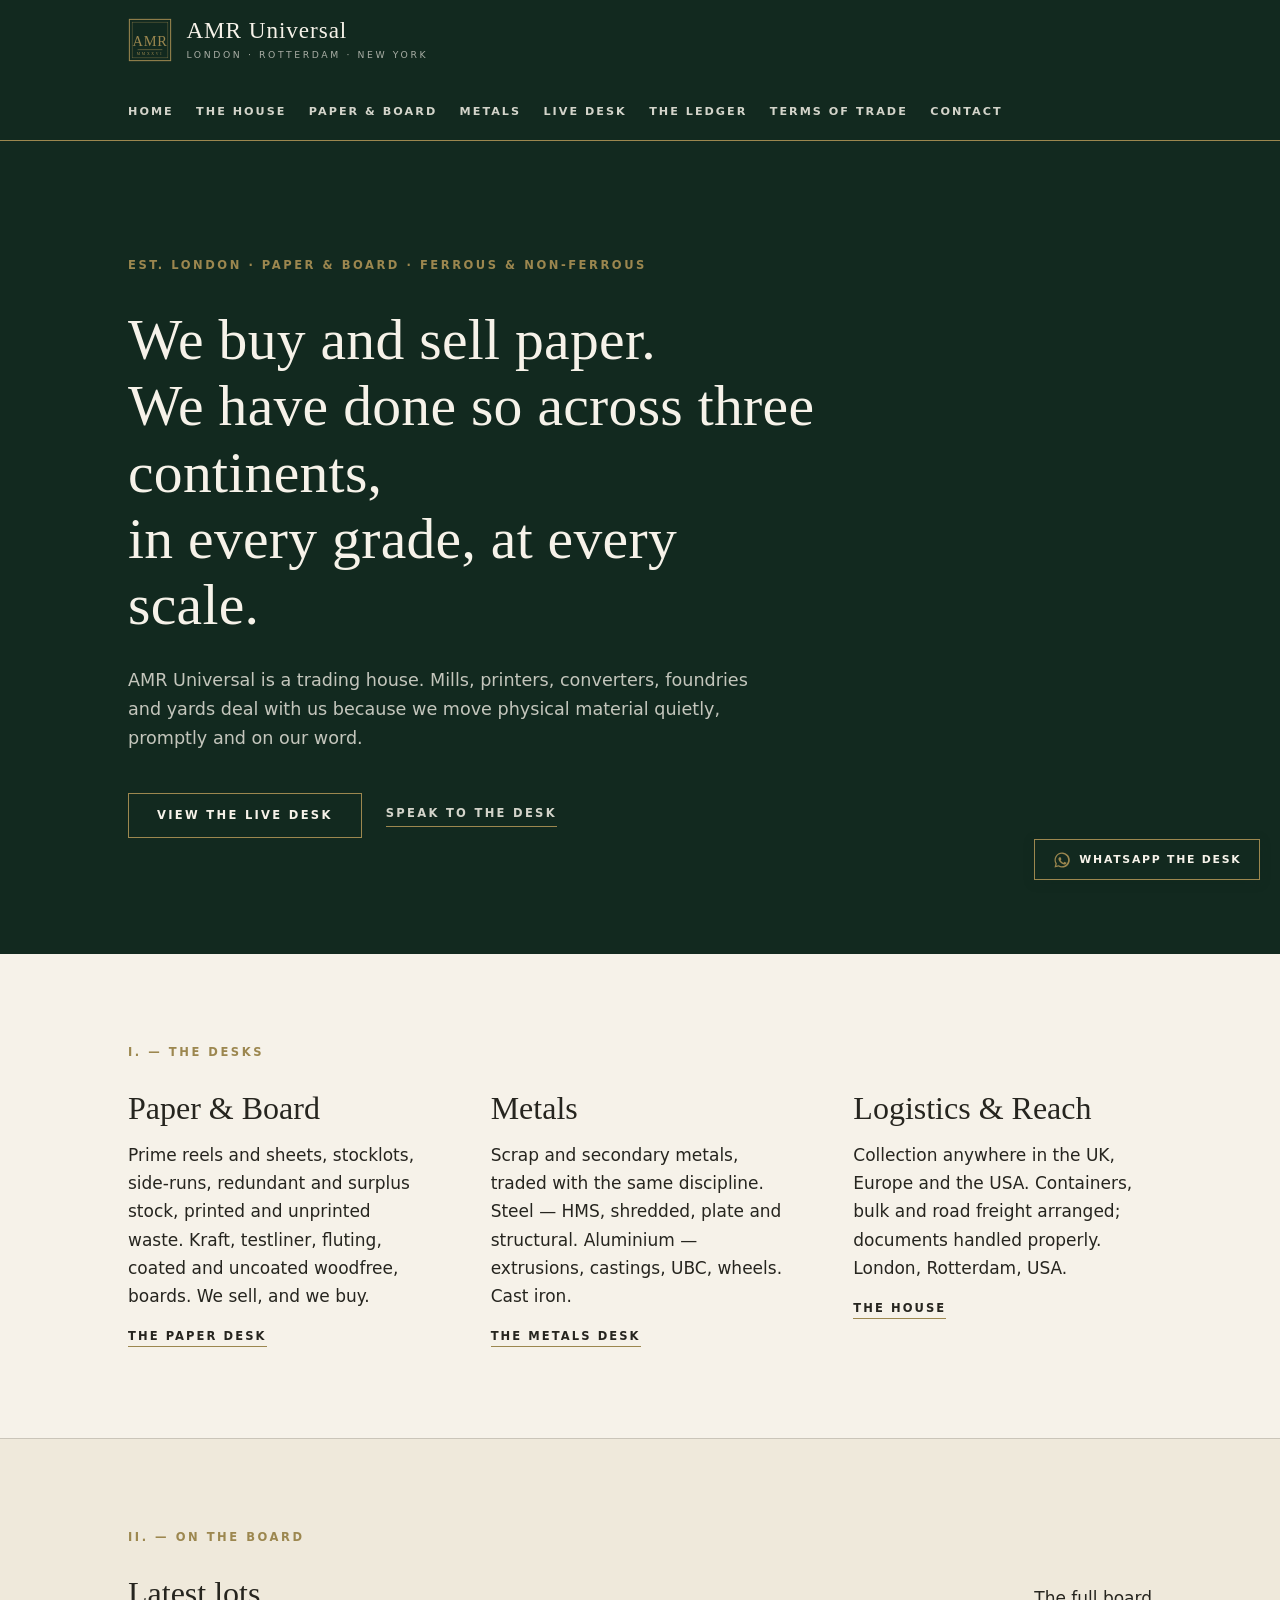
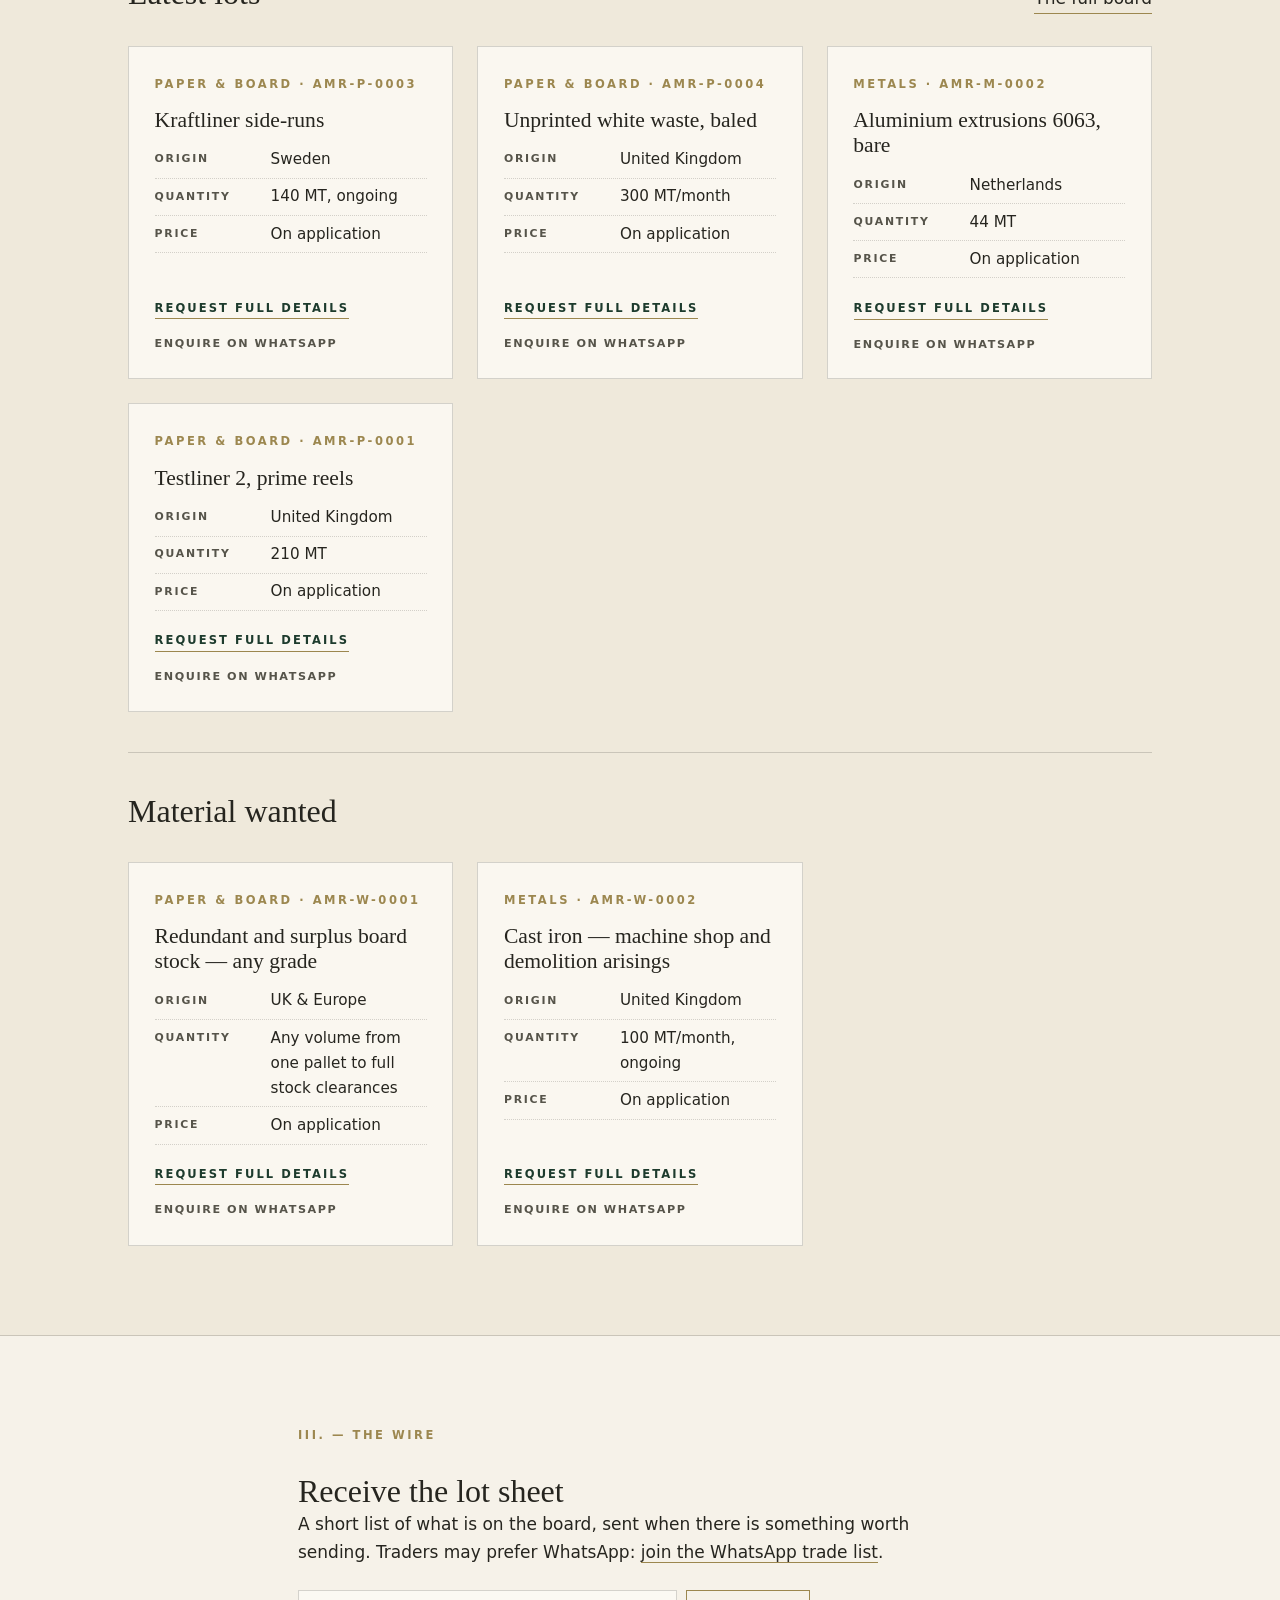
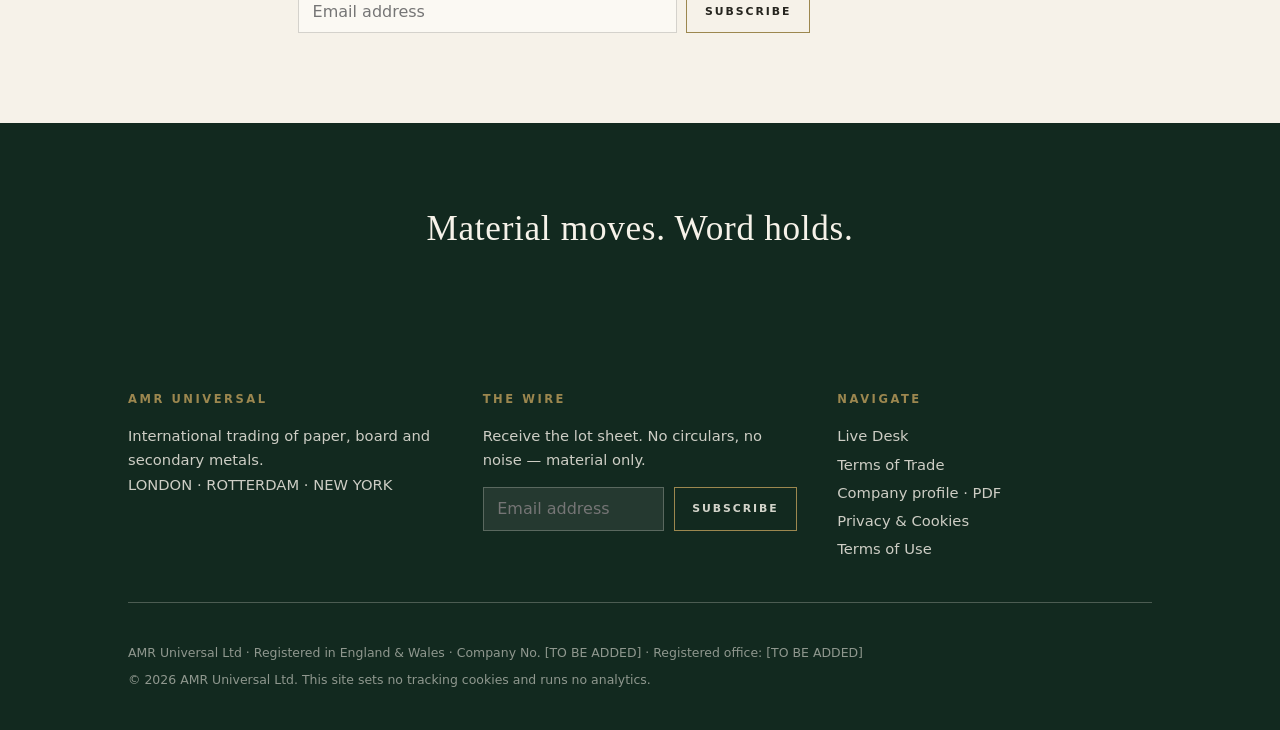
==== index.html @ c26463e2 "Initial commit" ====
<!DOCTYPE html>
<html lang="en-GB">
<head>
  <meta charset="utf-8">
  <meta name="viewport" content="width=device-width, initial-scale=1">
  <title>AMR Universal LTD · International Paper, Board &amp; Metals Trading</title>
  <meta name="description" content="AMR Universal LTD trades paper, board and secondary metals across the UK, Europe and North America. Prime reels, stocklots, kraft, testliner; scrap steel and aluminium. Buyers of redundant stock.">
  <link rel="canonical" href="https://amruniversal.co.uk/">
  <meta property="og:site_name" content="AMR Universal LTD">
  <meta property="og:title" content="AMR Universal LTD · International Paper, Board &amp; Metals Trading">
  <meta property="og:description" content="AMR Universal LTD trades paper, board and secondary metals across the UK, Europe and North America. Prime reels, stocklots, kraft, testliner; scrap steel and aluminium. Buyers of redundant stock.">
  <meta property="og:url" content="https://amruniversal.co.uk/">
  <meta property="og:type" content="website">
  <meta name="theme-color" content="#12291f">
  <link rel="icon" type="image/svg+xml" href="/img/favicon.svg">
  <link rel="stylesheet" href="/css/style.css?v=2">
  <script type="application/ld+json">
  {
    "@context": "https://schema.org",
    "@type": "Organization",
    "name": "AMR Universal Ltd",
    "url": "https://amruniversal.co.uk/",
    "logo": "https://amruniversal.co.uk/img/monogram.svg",
    "founder": { "@type": "Person", "name": "Nishant Makhija" },
    "description": "International trading of paper, board and secondary metals across the UK, Europe and North America.",
    "areaServed": ["GB", "EU", "US", "CA"],
    "knowsAbout": ["paper stocklots", "testliner", "kraftliner", "paper board trading", "scrap steel", "aluminium scrap", "cast iron"]
  }
  </script>
</head>
<body data-static-site="true" data-whatsapp="447751700211" data-email="desk@amruniversal.example">
<a class="skip" href="#main">Skip to content</a>
<header class="masthead">
  <div class="masthead-inner">
    <a class="wordmark" href="/" aria-label="AMR Universal — home">
      <svg class="monogram" viewBox="0 0 64 64" aria-hidden="true"><use href="/img/monogram.svg#amr"></use></svg>
      <span class="wordmark-text">
        <span class="wordmark-name">AMR&nbsp;Universal</span>
        <span class="wordmark-sub">LONDON · ROTTERDAM · NEW YORK</span>
      </span>
    </a>
    <nav class="nav" aria-label="Primary">
      <button class="nav-toggle" aria-expanded="false" aria-controls="nav-list">Menu</button>
      <ul id="nav-list">
        <li><a href="/" aria-current=&#34;page&#34;>Home</a></li>
        <li><a href="/the-house" >The House</a></li>
        <li><a href="/paper-and-board" >Paper &amp; Board</a></li>
        <li><a href="/metals" >Metals</a></li>
        <li><a href="/live-desk" >Live Desk</a></li>
        <li><a href="/ledger" >The Ledger</a></li>
        <li><a href="/terms-of-trade" >Terms of Trade</a></li>
        <li><a href="/contact" >Contact</a></li>
      </ul>
    </nav>
  </div>
</header>
<main id="main">


<section class="hero">
  <div class="hero-inner">
    <p class="smallcaps hero-kicker">Est. London · Paper &amp; Board · Ferrous &amp; Non-Ferrous</p>
    <h1 class="hero-title">We buy and sell paper.<br>We have done so across three continents,<br>in every grade, at every scale.</h1>
    <p class="hero-sub">AMR Universal is a trading house. Mills, printers, converters, foundries and yards deal with us because we move physical material quietly, promptly and on our word.</p>
    <div class="hero-cta">
      <a class="btn" href="/live-desk">View the live desk</a>
      <a class="btn-plain" href="/contact">Speak to the desk</a>
    </div>
  </div>
</section>

<section class="section">
  <div class="section-inner">
    <p class="section-no smallcaps">I. — The Desks</p>
    <div class="pillars">
      <div class="pillar">
        <h2 class="pillar-title">Paper &amp; Board</h2>
        <p>Prime reels and sheets, stocklots, side-runs, redundant and surplus stock, printed and unprinted waste. Kraft, testliner, fluting, coated and uncoated woodfree, boards. We sell, and we buy.</p>
        <a class="quiet-link" href="/paper-and-board">The paper desk</a>
      </div>
      <div class="pillar">
        <h2 class="pillar-title">Metals</h2>
        <p>Scrap and secondary metals, traded with the same discipline. Steel — HMS, shredded, plate and structural. Aluminium — extrusions, castings, UBC, wheels. Cast iron.</p>
        <a class="quiet-link" href="/metals">The metals desk</a>
      </div>
      <div class="pillar">
        <h2 class="pillar-title">Logistics &amp; Reach</h2>
        <p>Collection anywhere in the UK, Europe and the USA. Containers, bulk and road freight arranged; documents handled properly. London, Rotterdam, USA.</p>
        <a class="quiet-link" href="/the-house">The house</a>
      </div>
    </div>
  </div>
</section>

<section class="section section-tinted">
  <div class="section-inner">
    <p class="section-no smallcaps">II. — On the Board</p>
    <div class="board-strip">
      <div class="board-strip-head">
        <h2>Latest lots</h2>
        <a class="quiet-link" href="/live-desk">The full board</a>
      </div>
      
      <div class="lot-grid">
        <article class="lot-card" id="AMR-P-0003" data-lot="AMR-P-0003">
  
  <p class="lot-meta smallcaps">Paper &amp; Board · AMR-P-0003</p>
  <h3 class="lot-title">Kraftliner side-runs</h3>
  <dl class="lot-facts">
    <div><dt>Origin</dt><dd>Sweden</dd></div>
    <div><dt>Quantity</dt><dd>140 MT, ongoing</dd></div>
    <div><dt>Price</dt><dd>On application</dd></div>
  </dl>
  <div class="lot-actions">
    <button class="btn-quiet" data-reveal="AMR-P-0003">Request full details</button>
    <a class="lot-wa" href="https://wa.me/447751700211?text=Regarding%20lot%20AMR-P-0003%20%E2%80%94%20Kraftliner%20side-runs" target="_blank" rel="noopener">Enquire on WhatsApp</a>
  </div>
</article>
<article class="lot-card" id="AMR-P-0004" data-lot="AMR-P-0004">
  
  <p class="lot-meta smallcaps">Paper &amp; Board · AMR-P-0004</p>
  <h3 class="lot-title">Unprinted white waste, baled</h3>
  <dl class="lot-facts">
    <div><dt>Origin</dt><dd>United Kingdom</dd></div>
    <div><dt>Quantity</dt><dd>300 MT/month</dd></div>
    <div><dt>Price</dt><dd>On application</dd></div>
  </dl>
  <div class="lot-actions">
    <button class="btn-quiet" data-reveal="AMR-P-0004">Request full details</button>
    <a class="lot-wa" href="https://wa.me/447751700211?text=Regarding%20lot%20AMR-P-0004%20%E2%80%94%20Unprinted%20white%20waste%2C%20baled" target="_blank" rel="noopener">Enquire on WhatsApp</a>
  </div>
</article>
<article class="lot-card" id="AMR-M-0002" data-lot="AMR-M-0002">
  
  <p class="lot-meta smallcaps">Metals · AMR-M-0002</p>
  <h3 class="lot-title">Aluminium extrusions 6063, bare</h3>
  <dl class="lot-facts">
    <div><dt>Origin</dt><dd>Netherlands</dd></div>
    <div><dt>Quantity</dt><dd>44 MT</dd></div>
    <div><dt>Price</dt><dd>On application</dd></div>
  </dl>
  <div class="lot-actions">
    <button class="btn-quiet" data-reveal="AMR-M-0002">Request full details</button>
    <a class="lot-wa" href="https://wa.me/447751700211?text=Regarding%20lot%20AMR-M-0002%20%E2%80%94%20Aluminium%20extrusions%206063%2C%20bare" target="_blank" rel="noopener">Enquire on WhatsApp</a>
  </div>
</article>
<article class="lot-card" id="AMR-P-0001" data-lot="AMR-P-0001">
  
  <p class="lot-meta smallcaps">Paper &amp; Board · AMR-P-0001</p>
  <h3 class="lot-title">Testliner 2, prime reels</h3>
  <dl class="lot-facts">
    <div><dt>Origin</dt><dd>United Kingdom</dd></div>
    <div><dt>Quantity</dt><dd>210 MT</dd></div>
    <div><dt>Price</dt><dd>On application</dd></div>
  </dl>
  <div class="lot-actions">
    <button class="btn-quiet" data-reveal="AMR-P-0001">Request full details</button>
    <a class="lot-wa" href="https://wa.me/447751700211?text=Regarding%20lot%20AMR-P-0001%20%E2%80%94%20Testliner%202%2C%20prime%20reels" target="_blank" rel="noopener">Enquire on WhatsApp</a>
  </div>
</article>

      </div>
      
    </div>
    
    <hr class="rule">
    <div class="board-strip">
      <div class="board-strip-head">
        <h2>Material wanted</h2>
      </div>
      <div class="lot-grid">
        <article class="lot-card" id="AMR-W-0001" data-lot="AMR-W-0001">
  
  <p class="lot-meta smallcaps">Paper &amp; Board · AMR-W-0001</p>
  <h3 class="lot-title">Redundant and surplus board stock — any grade</h3>
  <dl class="lot-facts">
    <div><dt>Origin</dt><dd>UK &amp; Europe</dd></div>
    <div><dt>Quantity</dt><dd>Any volume from one pallet to full stock clearances</dd></div>
    <div><dt>Price</dt><dd>On application</dd></div>
  </dl>
  <div class="lot-actions">
    <button class="btn-quiet" data-reveal="AMR-W-0001">Request full details</button>
    <a class="lot-wa" href="https://wa.me/447751700211?text=Regarding%20lot%20AMR-W-0001%20%E2%80%94%20Redundant%20and%20surplus%20board%20stock%20%E2%80%94%20any%20grade" target="_blank" rel="noopener">Enquire on WhatsApp</a>
  </div>
</article>
<article class="lot-card" id="AMR-W-0002" data-lot="AMR-W-0002">
  
  <p class="lot-meta smallcaps">Metals · AMR-W-0002</p>
  <h3 class="lot-title">Cast iron — machine shop and demolition arisings</h3>
  <dl class="lot-facts">
    <div><dt>Origin</dt><dd>United Kingdom</dd></div>
    <div><dt>Quantity</dt><dd>100 MT/month, ongoing</dd></div>
    <div><dt>Price</dt><dd>On application</dd></div>
  </dl>
  <div class="lot-actions">
    <button class="btn-quiet" data-reveal="AMR-W-0002">Request full details</button>
    <a class="lot-wa" href="https://wa.me/447751700211?text=Regarding%20lot%20AMR-W-0002%20%E2%80%94%20Cast%20iron%20%E2%80%94%20machine%20shop%20and%20demolition%20arisings" target="_blank" rel="noopener">Enquire on WhatsApp</a>
  </div>
</article>

      </div>
    </div>
    
  </div>
</section>

<section class="section">
  <div class="section-inner narrow">
    <p class="section-no smallcaps">III. — The Wire</p>
    <h2>Receive the lot sheet</h2>
    <p>A short list of what is on the board, sent when there is something worth sending. Traders may prefer WhatsApp:
      <a class="quiet-link" href="https://wa.me/447751700211?text=Please%20add%20me%20to%20the%20AMR%20lot%20sheet" target="_blank" rel="noopener">join the WhatsApp trade list</a>.
    </p>
    <form class="wire-form wire-form-wide" data-wire-form action="/api/subscribe" method="post">
      <input type="email" name="email" required placeholder="Email address" aria-label="Email address">
      <input type="text" name="website" class="hp" tabindex="-1" autocomplete="off" aria-hidden="true">
      <button type="submit" class="btn">Subscribe</button>
    </form>
    <p class="wire-confirm" data-wire-confirm hidden>Noted. You are on the list.</p>
  </div>
</section>

<section class="closing">
  <div class="section-inner narrow">
    <p class="closing-line">Material moves. Word holds.</p>
  </div>
</section>

</main>
<footer class="colophon">
  <div class="colophon-inner">
    <div class="colophon-grid">
      <div>
        <p class="smallcaps">AMR Universal</p>
        <p class="colophon-note">International trading of paper, board and secondary metals.<br>LONDON · ROTTERDAM · NEW YORK</p>
      </div>
      <div>
        <p class="smallcaps">The Wire</p>
        <p class="colophon-note">Receive the lot sheet. No circulars, no noise — material only.</p>
        <form class="wire-form" data-wire-form action="/api/subscribe" method="post">
          <input type="email" name="email" required placeholder="Email address" aria-label="Email address">
          <input type="text" name="website" class="hp" tabindex="-1" autocomplete="off" aria-hidden="true">
          <button type="submit">Subscribe</button>
        </form>
        <p class="wire-confirm" data-wire-confirm hidden>Noted. You are on the list.</p>
      </div>
      <div>
        <p class="smallcaps">Navigate</p>
        <ul class="colophon-links">
          <li><a href="/live-desk">Live Desk</a></li>
          <li><a href="/terms-of-trade">Terms of Trade</a></li>
          <li><a href="/downloads/amr-universal-profile.pdf">Company profile · PDF</a></li>
          <li><a href="/privacy">Privacy &amp; Cookies</a></li>
          <li><a href="/terms-of-use">Terms of Use</a></li>
        </ul>
      </div>
    </div>
    <hr class="rule">
    <p class="statutory">AMR Universal Ltd · Registered in England &amp; Wales · Company No. [TO BE ADDED] · Registered office: [TO BE ADDED]</p>
    <p class="statutory">© 2026 AMR Universal Ltd. This site sets no tracking cookies and runs no analytics.</p>
  </div>
</footer>
<a class="wa-float" href="https://wa.me/447751700211?text=Enquiry%20for%20the%20AMR%20desk%3A%20" target="_blank" rel="noopener" aria-label="WhatsApp the desk">
  <svg viewBox="0 0 24 24" aria-hidden="true" fill="currentColor"><path d="M12 2a10 10 0 0 0-8.7 14.9L2 22l5.3-1.4A10 10 0 1 0 12 2zm0 1.8a8.2 8.2 0 1 1-4.2 15.3l-.3-.2-3.1.8.8-3-.2-.3A8.2 8.2 0 0 1 12 3.8zm-3.1 4.5c-.2 0-.5.1-.7.4-.2.3-.9.9-.9 2.1 0 1.2.9 2.4 1 2.6.1.2 1.8 2.9 4.5 3.9 2.2.9 2.7.7 3.2.7.5-.1 1.5-.6 1.7-1.2.2-.6.2-1.1.2-1.2-.1-.1-.2-.2-.5-.3l-1.7-.8c-.2-.1-.4-.1-.6.1l-.8 1c-.1.2-.3.2-.5.1-.3-.1-1.1-.4-2.1-1.3-.8-.7-1.3-1.5-1.4-1.8-.1-.2 0-.4.1-.5l.4-.5c.1-.2.2-.3.3-.5.1-.2 0-.4 0-.5l-.8-1.9c-.2-.4-.4-.4-.6-.4h-.5z"/></svg>
  <span>WhatsApp the desk</span>
</a>
<script src="/js/site.js" defer></script>
</body>
</html>
---- css/style.css ----
/* ===========================================================================
   AMR Universal — house style.
   Old money, heritage, private-bank understatement. Ivory grounds, racing
   green, charcoal text, a restrained brass accent. Hairline rules, generous
   whitespace, letterspaced small caps. No gradients. Almost no motion.
   =========================================================================== */

:root {
  --ivory: #f6f2e9;
  --ivory-deep: #efe9db;
  --green: #12291f;
  --green-soft: #1d3b2d;
  --charcoal: #26251f;
  --ink-soft: #56544a;
  --brass: #9c874f;
  --hairline: rgba(38, 37, 31, 0.18);
  --hairline-light: rgba(246, 242, 233, 0.25);

  --serif: "Cormorant Garamond", "Palatino Linotype", "Book Antiqua", Palatino, Georgia, "Times New Roman", serif;
  --sans: "Inter", "IBM Plex Sans", "Segoe UI", system-ui, -apple-system, Arial, sans-serif;

  --measure: 62ch;
  --gutter: clamp(1.25rem, 4vw, 3rem);
}

* { box-sizing: border-box; margin: 0; padding: 0; }

html { scroll-behavior: smooth; }
@media (prefers-reduced-motion: reduce) { html { scroll-behavior: auto; } }

body {
  font-family: var(--sans);
  font-size: 1.0625rem;
  line-height: 1.65;
  color: var(--charcoal);
  background: var(--ivory);
  -webkit-font-smoothing: antialiased;
}

h1, h2, h3, .hero-title { font-family: var(--serif); font-weight: 500; line-height: 1.15; color: var(--charcoal); }
h1 { font-size: clamp(2rem, 4.5vw, 3.4rem); letter-spacing: 0.005em; }
h2 { font-size: clamp(1.5rem, 2.6vw, 2rem); }
h3 { font-size: 1.3rem; }

p + p { margin-top: 1em; }

a { color: inherit; }

img { max-width: 100%; height: auto; }

.skip {
  position: absolute; left: -999px; top: 0; background: var(--green); color: var(--ivory);
  padding: 0.5rem 1rem; z-index: 100;
}
.skip:focus { left: 0; }

/* ---- Small caps discipline ---- */
.smallcaps {
  font-family: var(--sans);
  font-size: 0.72rem;
  font-weight: 600;
  letter-spacing: 0.22em;
  text-transform: uppercase;
  color: var(--ink-soft);
}

.section-no { margin-bottom: 1.75rem; color: var(--brass); }

/* ---- Rules ---- */
.rule { border: 0; border-top: 1px solid var(--hairline); margin: 2.5rem 0; }
.rule-wide { max-width: min(1120px, calc(100% - 2 * var(--gutter))); margin: 0 auto; }

/* ---- Masthead ---- */
.masthead {
  background: var(--green);
  color: var(--ivory);
  border-bottom: 1px solid var(--brass);
}
.masthead-inner {
  max-width: 1120px; margin: 0 auto; padding: 1.1rem var(--gutter);
  display: flex; align-items: center; justify-content: space-between; gap: 2rem; flex-wrap: wrap;
}
.wordmark { display: flex; align-items: center; gap: 0.9rem; text-decoration: none; color: var(--ivory); }
.monogram { width: 44px; height: 44px; flex: none; }
.wordmark-name { font-family: var(--serif); font-size: 1.45rem; letter-spacing: 0.04em; display: block; line-height: 1.1; }
.wordmark-sub {
  display: block; font-size: 0.58rem; letter-spacing: 0.28em; text-transform: uppercase;
  color: rgba(246, 242, 233, 0.66); margin-top: 0.25rem;
}

.nav ul { list-style: none; display: flex; gap: 1.4rem; flex-wrap: wrap; }
.nav a {
  font-size: 0.7rem; font-weight: 600; letter-spacing: 0.18em; text-transform: uppercase;
  color: rgba(246, 242, 233, 0.85); text-decoration: none; padding: 0.35rem 0;
  border-bottom: 1px solid transparent; transition: color 0.4s, border-color 0.4s;
}
.nav a:hover, .nav a[aria-current="page"] { color: var(--ivory); border-bottom-color: var(--brass); }
.nav-toggle { display: none; }

@media (max-width: 860px) {
  .nav { width: 100%; }
  .nav-toggle {
    display: inline-block; background: none; border: 1px solid var(--hairline-light);
    color: var(--ivory); font-size: 0.7rem; letter-spacing: 0.18em; text-transform: uppercase;
    padding: 0.45rem 1rem; cursor: pointer;
  }
  .nav ul { display: none; flex-direction: column; gap: 0; padding: 0.75rem 0; }
  .nav.open ul { display: flex; }
  .nav a { display: block; padding: 0.55rem 0; }
}

/* ---- Sections ---- */
.section { padding: clamp(3.5rem, 7vw, 6rem) 0; }
.section-inner { max-width: 1120px; margin: 0 auto; padding: 0 var(--gutter); }
.section-inner.narrow { max-width: 780px; }
.section-tinted { background: var(--ivory-deep); border-top: 1px solid var(--hairline); border-bottom: 1px solid var(--hairline); }

.page-head { padding: clamp(3rem, 6vw, 5rem) 0 0; }
.page-head .section-inner { max-width: 1120px; }
.page-head h1 { max-width: 22ch; }

.lede { font-family: var(--serif); font-size: 1.35rem; line-height: 1.5; max-width: var(--measure); margin-top: 1.25rem; color: var(--ink-soft); }
.narrow-note { max-width: var(--measure); }
.quiet { color: var(--ink-soft); }

/* ---- Hero ---- */
.hero { background: var(--green); color: var(--ivory); padding: clamp(4rem, 9vw, 8rem) 0; }
.hero-inner { max-width: 1120px; margin: 0 auto; padding: 0 var(--gutter); }
.hero-kicker { color: var(--brass); margin-bottom: 2rem; }
.hero-title { font-size: clamp(2rem, 4.8vw, 3.6rem); color: var(--ivory); max-width: 24ch; }
.hero-sub { margin-top: 1.75rem; max-width: 56ch; color: rgba(246, 242, 233, 0.78); font-size: 1.1rem; }
.hero-cta { margin-top: 2.5rem; display: flex; gap: 1.5rem; flex-wrap: wrap; align-items: center; }

/* ---- Buttons & links ---- */
.btn {
  display: inline-block; background: transparent; color: inherit;
  border: 1px solid var(--brass); padding: 0.75rem 1.75rem;
  font-family: var(--sans); font-size: 0.72rem; font-weight: 600;
  letter-spacing: 0.2em; text-transform: uppercase; text-decoration: none;
  cursor: pointer; transition: background 0.4s, color 0.4s;
}
.hero .btn { color: var(--ivory); }
.btn:hover { background: var(--brass); color: var(--green); }
.btn-plain {
  font-size: 0.72rem; font-weight: 600; letter-spacing: 0.2em; text-transform: uppercase;
  text-decoration: none; border-bottom: 1px solid var(--brass); padding-bottom: 0.2rem;
}
.hero .btn-plain { color: rgba(246, 242, 233, 0.85); }
.quiet-link { color: inherit; text-decoration: none; border-bottom: 1px solid var(--brass); transition: color 0.4s; }
.quiet-link:hover { color: var(--brass); }
.btn-quiet {
  background: none; border: none; cursor: pointer; font-family: var(--sans);
  font-size: 0.72rem; font-weight: 600; letter-spacing: 0.18em; text-transform: uppercase;
  color: var(--green-soft); border-bottom: 1px solid var(--brass); padding: 0 0 0.2rem;
}
.btn-quiet:hover { color: var(--brass); }

/* ---- Pillars ---- */
.pillars { display: grid; grid-template-columns: repeat(auto-fit, minmax(260px, 1fr)); gap: 3rem 4rem; }
.pillar-title { margin-bottom: 0.9rem; }
.pillar .quiet-link { display: inline-block; margin-top: 1.1rem; font-size: 0.72rem; font-weight: 600; letter-spacing: 0.18em; text-transform: uppercase; }

/* ---- Board strips & lot cards ---- */
.board-strip-head { display: flex; align-items: baseline; justify-content: space-between; gap: 2rem; margin-bottom: 2rem; flex-wrap: wrap; }
.lot-grid { display: grid; grid-template-columns: repeat(auto-fill, minmax(280px, 1fr)); gap: 1.5rem; }

.lot-card {
  position: relative; background: var(--ivory); border: 1px solid var(--hairline);
  padding: 1.75rem 1.6rem 1.5rem; display: flex; flex-direction: column; gap: 0.9rem;
}
.section-tinted .lot-card, .desk-section .lot-card { background: #faf7f0; }
.lot-meta { color: var(--brass); }
.lot-title { font-size: 1.35rem; }
.lot-facts { display: grid; gap: 0.35rem; }
.lot-facts div { display: flex; gap: 0.75rem; border-bottom: 1px dotted var(--hairline); padding-bottom: 0.35rem; }
.lot-facts dt { flex: 0 0 6.5rem; font-size: 0.68rem; font-weight: 600; letter-spacing: 0.16em; text-transform: uppercase; color: var(--ink-soft); padding-top: 0.2rem; }
.lot-facts dd { font-size: 0.95rem; }
.lot-actions { margin-top: auto; display: flex; justify-content: space-between; align-items: baseline; gap: 1rem; flex-wrap: wrap; padding-top: 0.5rem; }
.lot-wa { font-size: 0.7rem; font-weight: 600; letter-spacing: 0.14em; text-transform: uppercase; color: var(--ink-soft); text-decoration: none; border-bottom: 1px solid transparent; }
.lot-wa:hover { border-bottom-color: var(--brass); color: var(--charcoal); }

.ribbon {
  position: absolute; top: 1rem; right: -0.5rem; background: var(--green);
  color: var(--ivory); font-size: 0.62rem; font-weight: 600; letter-spacing: 0.22em;
  text-transform: uppercase; padding: 0.3rem 0.9rem;
}

.empty-note { font-family: var(--serif); font-size: 1.2rem; color: var(--ink-soft); font-style: italic; padding: 2rem 0; }
.desk-updated { margin-top: 1.5rem; }

/* ---- Grade tables (broadsheet manner) ---- */
.grade-table { border-top: 1px solid var(--hairline); }
.grade-row { display: grid; grid-template-columns: minmax(180px, 260px) 1fr; border-bottom: 1px solid var(--hairline); }
.grade-cell { padding: 1.4rem 1rem 1.4rem 0; }
.grade-cell.head { font-family: var(--serif); font-size: 1.2rem; }
@media (max-width: 700px) { .grade-row { grid-template-columns: 1fr; } .grade-cell { padding: 0.9rem 0; } .grade-row .grade-cell:first-child { padding-bottom: 0.2rem; border-bottom: 0; } }

.two-col { display: grid; grid-template-columns: repeat(auto-fit, minmax(280px, 1fr)); gap: 3rem 5rem; }
.two-col h2 { margin-bottom: 1rem; }

/* ---- The House ---- */
.founders-note { border-left: 2px solid var(--brass); padding-left: 2rem; }
.founders-note p { font-family: var(--serif); font-size: 1.45rem; line-height: 1.5; }
.founders-note footer { margin-top: 1.25rem; font-size: 0.8rem; letter-spacing: 0.12em; text-transform: uppercase; color: var(--ink-soft); }

.geo-row { display: grid; grid-template-columns: repeat(auto-fit, minmax(220px, 1fr)); gap: 2.5rem 4rem; }
.geo-city { font-size: 1.4rem; margin-bottom: 0.5rem; }

.accreditation-row { display: grid; grid-template-columns: repeat(auto-fit, minmax(230px, 1fr)); gap: 1.5rem; margin-top: 2rem; }
.accreditation { border: 1px solid var(--hairline); padding: 1.5rem 1.4rem; background: #faf7f0; }
.accreditation h3 { font-size: 1.1rem; margin-bottom: 0.6rem; }
.accreditation p { font-size: 0.92rem; color: var(--ink-soft); }
.accreditation-status { margin-top: 1rem; font-size: 0.68rem !important; font-weight: 600; letter-spacing: 0.16em; text-transform: uppercase; color: var(--brass) !important; }
.accreditation-status.held { color: var(--green-soft) !important; }

/* ---- Ledger ---- */
.ledger-entry { padding: 2.25rem 0; border-bottom: 1px solid var(--hairline); }
.ledger-entry:first-of-type { border-top: 1px solid var(--hairline); }
.ledger-entry h2 { margin: 0.5rem 0 0.75rem; }
.ledger-entry h2 a { text-decoration: none; }
.ledger-entry h2 a:hover { color: var(--green-soft); }
.ledger-date { color: var(--brass); }
.ledger-entry .quiet-link { font-size: 0.72rem; font-weight: 600; letter-spacing: 0.18em; text-transform: uppercase; }

.ledger-body h2, .ledger-body h3 { margin: 2rem 0 0.75rem; }
.ledger-body ul, .ledger-body ol { margin: 1em 0 1em 1.4em; }

/* ---- Terms ---- */
.terms-body h2 { margin: 2.5rem 0 0.9rem; }
.terms-body h2:first-of-type { margin-top: 0; }
.terms-body h2 .section-no { display: inline; margin-right: 0.6rem; }
.terms-body ul { margin: 1em 0 1em 1.4em; }

/* ---- Forms ---- */
label { display: block; font-size: 0.72rem; font-weight: 600; letter-spacing: 0.16em; text-transform: uppercase; color: var(--ink-soft); margin-bottom: 1.1rem; }
input[type="text"], input[type="email"], textarea {
  display: block; width: 100%; margin-top: 0.4rem; padding: 0.7rem 0.85rem;
  font-family: var(--sans); font-size: 1rem; color: var(--charcoal);
  background: #fbf9f3; border: 1px solid var(--hairline); border-radius: 0;
}
input:focus, textarea:focus { outline: 1px solid var(--brass); outline-offset: 0; border-color: var(--brass); }
.hp { position: absolute !important; left: -9999px !important; height: 0; width: 0; opacity: 0; }
.form-error { color: #7c2d12; font-size: 0.9rem; margin-bottom: 1rem; }

.contact-grid { display: grid; grid-template-columns: minmax(260px, 380px) 1fr; gap: 4rem; }
@media (max-width: 860px) { .contact-grid { grid-template-columns: 1fr; } }
address { font-style: normal; margin: 0.75rem 0 1rem; }
.contact-details .btn-plain { margin-top: 0.5rem; display: inline-block; }
.contact-form { margin-top: 1.25rem; max-width: 40rem; }

.wire-form { display: flex; gap: 0.6rem; margin-top: 0.9rem; max-width: 26rem; }
.wire-form input[type="email"] { margin-top: 0; flex: 1; }
.wire-form button {
  font-family: var(--sans); font-size: 0.68rem; font-weight: 600; letter-spacing: 0.18em;
  text-transform: uppercase; background: none; border: 1px solid var(--brass);
  color: inherit; padding: 0 1.1rem; cursor: pointer;
}
.wire-form button:hover { background: var(--brass); color: var(--green); }
.wire-form-wide { max-width: 32rem; margin-top: 1.5rem; }
.wire-confirm { margin-top: 0.9rem; font-family: var(--serif); font-style: italic; color: var(--green-soft); }

/* ---- Reveal dialog ---- */
.reveal-dialog {
  width: min(92vw, 34rem); border: 1px solid var(--brass); background: var(--ivory);
  color: var(--charcoal); padding: 2.5rem 2.25rem;
}
.reveal-dialog::backdrop { background: rgba(18, 41, 31, 0.55); }
.reveal-close-form { text-align: right; margin: -1rem -0.75rem 0 0; }
.reveal-close { background: none; border: none; font-size: 1.5rem; cursor: pointer; color: var(--ink-soft); }
.reveal-title { margin: 0.4rem 0 1rem; }
.reveal-dialog form { margin-top: 1.25rem; }
.lot-facts-full { margin: 1rem 0; }
.reveal-dialog img { margin: 1rem 0; border: 1px solid var(--hairline); }

/* ---- Closing line ---- */
.closing { padding: clamp(3rem, 6vw, 5rem) 0; background: var(--green); }
.closing-line { font-family: var(--serif); font-size: clamp(1.5rem, 3vw, 2.2rem); color: var(--ivory); text-align: center; letter-spacing: 0.02em; }

/* ---- Colophon ---- */
.colophon { background: var(--green); color: rgba(246, 242, 233, 0.82); padding: 3.5rem 0 2.5rem; }
.colophon-inner { max-width: 1120px; margin: 0 auto; padding: 0 var(--gutter); }
.colophon-grid { display: grid; grid-template-columns: repeat(auto-fit, minmax(230px, 1fr)); gap: 2.5rem; }
.colophon .smallcaps { color: var(--brass); margin-bottom: 0.75rem; }
.colophon-note { font-size: 0.92rem; }
.colophon-links { list-style: none; }
.colophon-links a { font-size: 0.92rem; color: rgba(246, 242, 233, 0.82); text-decoration: none; border-bottom: 1px solid transparent; }
.colophon-links a:hover { border-bottom-color: var(--brass); }
.colophon .rule { border-top-color: var(--hairline-light); }
.colophon .wire-form input[type="email"] { background: rgba(246, 242, 233, 0.08); border-color: var(--hairline-light); color: var(--ivory); }
.colophon .wire-form button { color: rgba(246, 242, 233, 0.85); }
.statutory { font-size: 0.78rem; color: rgba(246, 242, 233, 0.55); margin-top: 0.4rem; }

/* ---- Floating WhatsApp button — discreet, house-styled ---- */
.wa-float {
  position: fixed; right: 1.25rem; bottom: 1.25rem; z-index: 50;
  display: flex; align-items: center; gap: 0.55rem;
  background: var(--green); color: var(--ivory);
  border: 1px solid var(--brass); padding: 0.65rem 1.1rem;
  text-decoration: none; font-size: 0.68rem; font-weight: 600;
  letter-spacing: 0.16em; text-transform: uppercase;
  box-shadow: 0 2px 10px rgba(18, 41, 31, 0.25);
  transition: background 0.4s, color 0.4s;
}
.wa-float svg { width: 18px; height: 18px; flex: none; color: var(--brass); transition: color 0.4s; }
.wa-float:hover { background: var(--brass); color: var(--green); }
.wa-float:hover svg { color: var(--green); }
@media (max-width: 600px) {
  .wa-float span { display: none; }
  .wa-float { padding: 0.75rem; border-radius: 50%; }
}

/* ---- Slow fades (the only motion) ---- */
@media (prefers-reduced-motion: no-preference) {
  .lot-card { animation: fade-in 0.8s ease both; }
  @keyframes fade-in { from { opacity: 0; } to { opacity: 1; } }
}

/* ===========================================================================
   Print — the Live Desk as a proper broadsheet lot sheet.
   =========================================================================== */
@media print {
  .masthead, .colophon, .nav, .lot-actions, .wire-form, .wire-confirm, .wa-float,
  .reveal-dialog, .section-tinted .wire-form, .hero-cta, .skip, .desk-section ~ .section-tinted { display: none !important; }
  body { background: #fff; color: #000; font-size: 10.5pt; }
  .section, .page-head { padding: 0.75cm 0; }
  .section-tinted { background: #fff; border: 0; }
  .lot-grid { display: block; }
  .lot-card { border: 0; border-bottom: 1px solid #000; padding: 0.4cm 0; page-break-inside: avoid; animation: none; }
  .page-head h1::after { content: " — Lot Sheet"; }
  .page-head .lede, .desk-updated { display: block; }
  a { text-decoration: none; color: #000; }
}
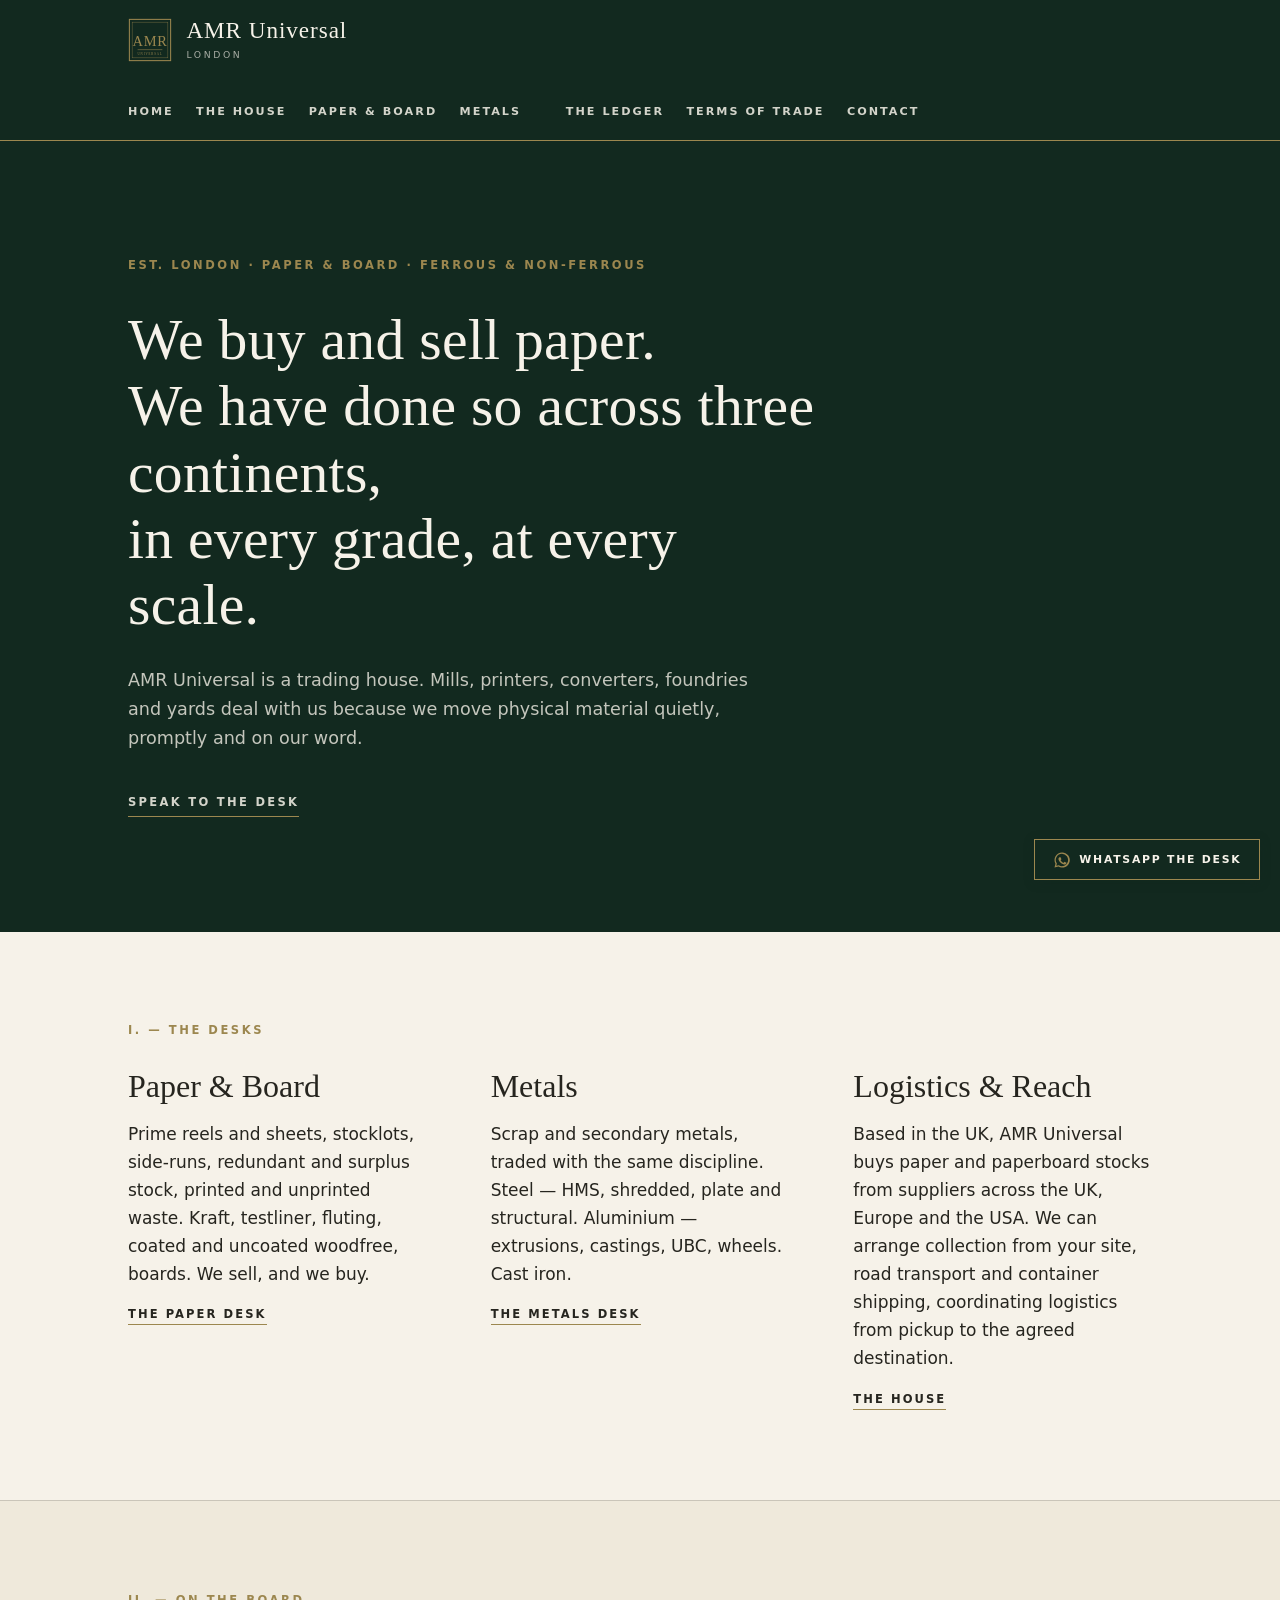
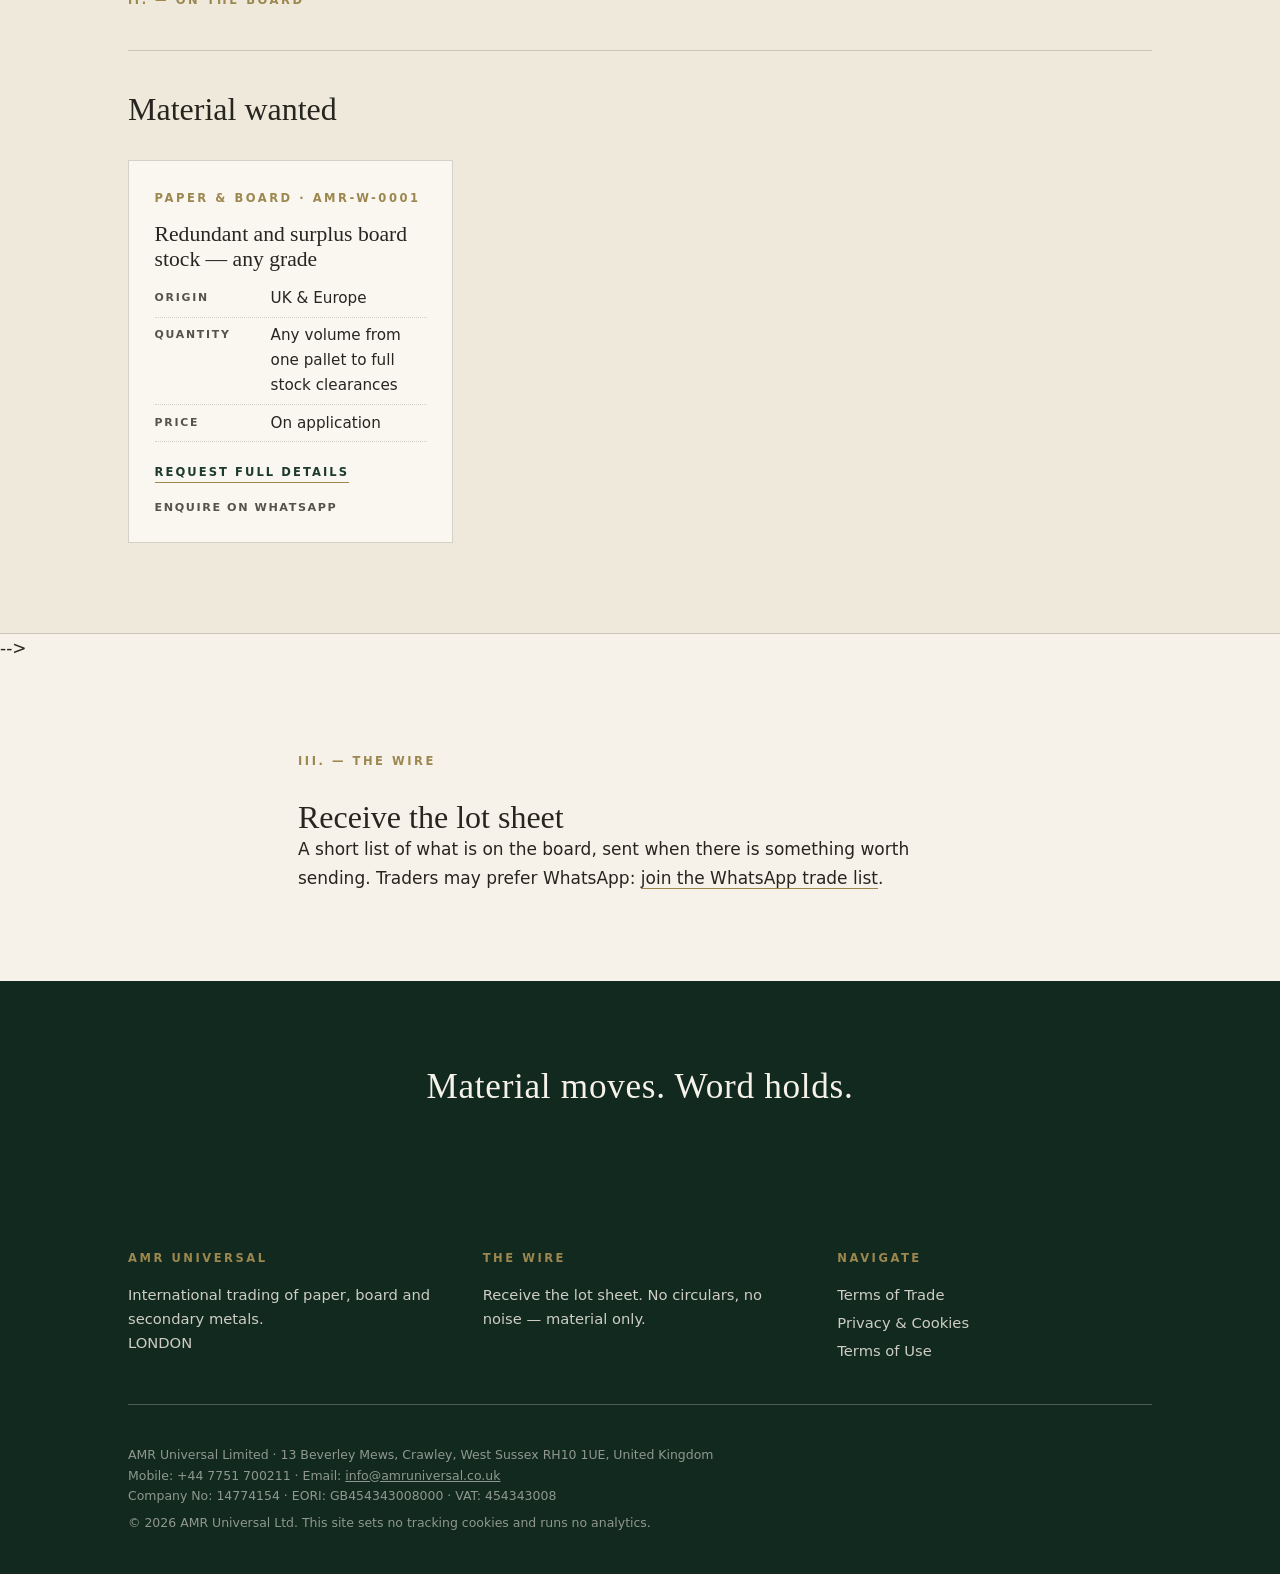
==== commit 83b52c6a: "Commiting changes" ====
--- a/index.html
+++ b/index.html
@@ -36,7 +36,7 @@
       <svg class="monogram" viewBox="0 0 64 64" aria-hidden="true"><use href="/img/monogram.svg#amr"></use></svg>
       <span class="wordmark-text">
         <span class="wordmark-name">AMR&nbsp;Universal</span>
-        <span class="wordmark-sub">LONDON · ROTTERDAM · NEW YORK</span>
+        <span class="wordmark-sub">LONDON</span>
       </span>
     </a>
     <nav class="nav" aria-label="Primary">
@@ -85,7 +85,7 @@
       </div>
       <div class="pillar">
         <h2 class="pillar-title">Logistics &amp; Reach</h2>
-        <p>Collection anywhere in the UK, Europe and the USA. Containers, bulk and road freight arranged; documents handled properly. London, Rotterdam, USA.</p>
+        <p>Based in the UK, AMR Universal buys paper and paperboard stocks from suppliers across the UK, Europe and the USA. We can arrange collection from your site, road transport and container shipping, coordinating logistics from pickup to the agreed destination.</p>
         <a class="quiet-link" href="/the-house">The house</a>
       </div>
     </div>
@@ -95,6 +95,7 @@
 <section class="section section-tinted">
   <div class="section-inner">
     <p class="section-no smallcaps">II. — On the Board</p>
+    <!--
     <div class="board-strip">
       <div class="board-strip-head">
         <h2>Latest lots</h2>
@@ -162,7 +163,7 @@
       </div>
       
     </div>
-    
+  -->
     <hr class="rule">
     <div class="board-strip">
       <div class="board-strip-head">
@@ -183,7 +184,7 @@
     <a class="lot-wa" href="https://wa.me/447751700211?text=Regarding%20lot%20AMR-W-0001%20%E2%80%94%20Redundant%20and%20surplus%20board%20stock%20%E2%80%94%20any%20grade" target="_blank" rel="noopener">Enquire on WhatsApp</a>
   </div>
 </article>
-<article class="lot-card" id="AMR-W-0002" data-lot="AMR-W-0002">
+<!-- <article class="lot-card" id="AMR-W-0002" data-lot="AMR-W-0002">
   
   <p class="lot-meta smallcaps">Metals · AMR-W-0002</p>
   <h3 class="lot-title">Cast iron — machine shop and demolition arisings</h3>
@@ -196,14 +197,14 @@
     <button class="btn-quiet" data-reveal="AMR-W-0002">Request full details</button>
     <a class="lot-wa" href="https://wa.me/447751700211?text=Regarding%20lot%20AMR-W-0002%20%E2%80%94%20Cast%20iron%20%E2%80%94%20machine%20shop%20and%20demolition%20arisings" target="_blank" rel="noopener">Enquire on WhatsApp</a>
   </div>
-</article>
+</article> -->
 
       </div>
     </div>
     
   </div>
 </section>
-
+ -->
 <section class="section">
   <div class="section-inner narrow">
     <p class="section-no smallcaps">III. — The Wire</p>
@@ -211,12 +212,12 @@
     <p>A short list of what is on the board, sent when there is something worth sending. Traders may prefer WhatsApp:
       <a class="quiet-link" href="https://wa.me/447751700211?text=Please%20add%20me%20to%20the%20AMR%20lot%20sheet" target="_blank" rel="noopener">join the WhatsApp trade list</a>.
     </p>
-    <form class="wire-form wire-form-wide" data-wire-form action="/api/subscribe" method="post">
+<!--     <form class="wire-form wire-form-wide" data-wire-form action="/api/subscribe" method="post">
       <input type="email" name="email" required placeholder="Email address" aria-label="Email address">
       <input type="text" name="website" class="hp" tabindex="-1" autocomplete="off" aria-hidden="true">
       <button type="submit" class="btn">Subscribe</button>
     </form>
-    <p class="wire-confirm" data-wire-confirm hidden>Noted. You are on the list.</p>
+    <p class="wire-confirm" data-wire-confirm hidden>Noted. You are on the list.</p> -->
   </div>
 </section>
 
@@ -232,31 +233,30 @@
     <div class="colophon-grid">
       <div>
         <p class="smallcaps">AMR Universal</p>
-        <p class="colophon-note">International trading of paper, board and secondary metals.<br>LONDON · ROTTERDAM · NEW YORK</p>
+        <p class="colophon-note">International trading of paper, board and secondary metals.<br>LONDON</p>
       </div>
       <div>
         <p class="smallcaps">The Wire</p>
         <p class="colophon-note">Receive the lot sheet. No circulars, no noise — material only.</p>
-        <form class="wire-form" data-wire-form action="/api/subscribe" method="post">
+        <!-- <form class="wire-form" data-wire-form action="/api/subscribe" method="post">
           <input type="email" name="email" required placeholder="Email address" aria-label="Email address">
           <input type="text" name="website" class="hp" tabindex="-1" autocomplete="off" aria-hidden="true">
           <button type="submit">Subscribe</button>
         </form>
-        <p class="wire-confirm" data-wire-confirm hidden>Noted. You are on the list.</p>
+        <p class="wire-confirm" data-wire-confirm hidden>Noted. You are on the list.</p> -->
       </div>
       <div>
         <p class="smallcaps">Navigate</p>
         <ul class="colophon-links">
           <li><a href="/live-desk">Live Desk</a></li>
           <li><a href="/terms-of-trade">Terms of Trade</a></li>
-          <li><a href="/downloads/amr-universal-profile.pdf">Company profile · PDF</a></li>
-          <li><a href="/privacy">Privacy &amp; Cookies</a></li>
+<li><a href="/privacy">Privacy &amp; Cookies</a></li>
           <li><a href="/terms-of-use">Terms of Use</a></li>
         </ul>
       </div>
     </div>
     <hr class="rule">
-    <p class="statutory">AMR Universal Ltd · Registered in England &amp; Wales · Company No. [TO BE ADDED] · Registered office: [TO BE ADDED]</p>
+    <p class="statutory">AMR Universal Limited · 13 Beverley Mews, Crawley, West Sussex RH10 1UE, United Kingdom<br>Mobile: +44 7751 700211 · Email: <a href="mailto:info@amruniversal.co.uk">info@amruniversal.co.uk</a><br>Company No: 14774154 · EORI: GB454343008000 · VAT: 454343008</p>
     <p class="statutory">© 2026 AMR Universal Ltd. This site sets no tracking cookies and runs no analytics.</p>
   </div>
 </footer>
@@ -267,4 +267,3 @@
 <script src="/js/site.js" defer></script>
 </body>
 </html>
-
--- a/css/style.css
+++ b/css/style.css
@@ -45,6 +45,16 @@
 p + p { margin-top: 1em; }
 
 a { color: inherit; }
+a[href="/downloads/amr-universal-profile.pdf"],
+a[href*="/downloads/amr-universal-profile.pdf"],
+a[href="/live-desk"],
+a[href*="/live-desk"] {
+  display: none !important;
+}
+.wire-form,
+.wire-confirm {
+  display: none !important;
+}
 
 img { max-width: 100%; height: auto; }
 
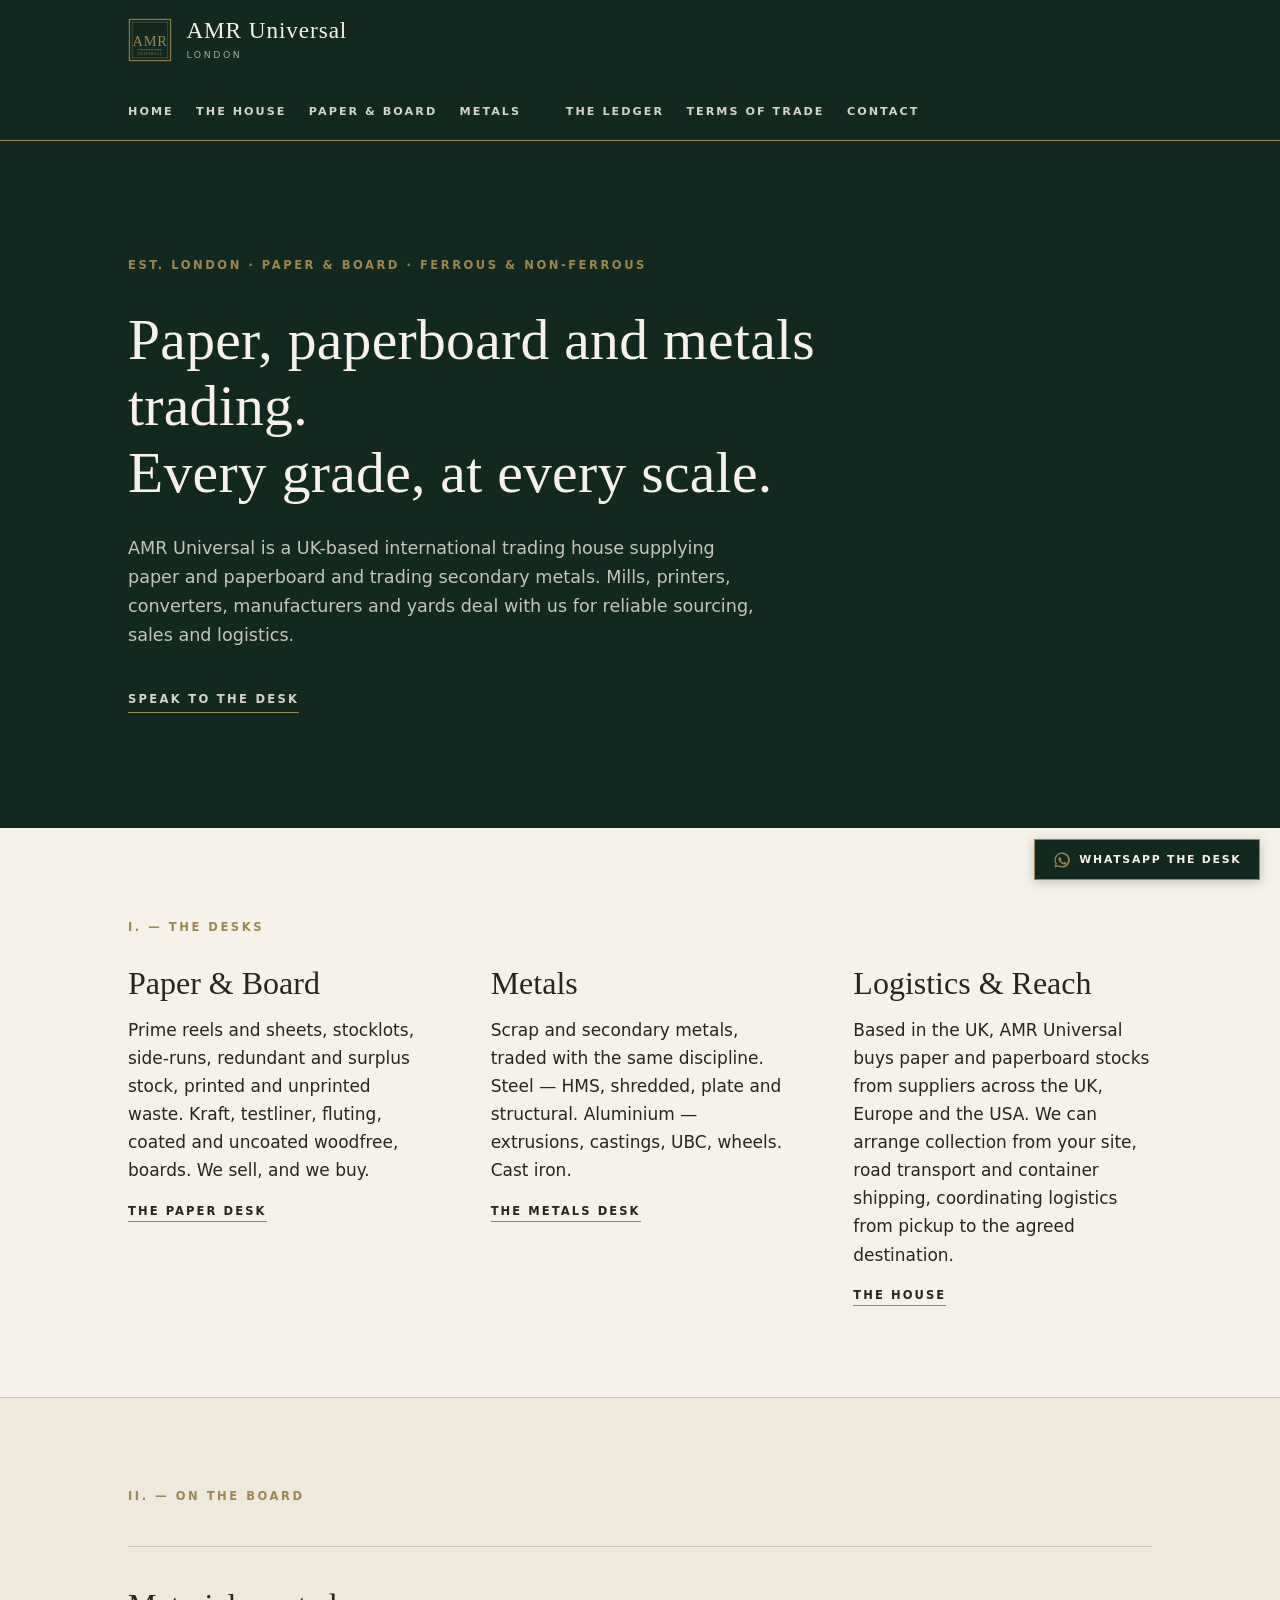
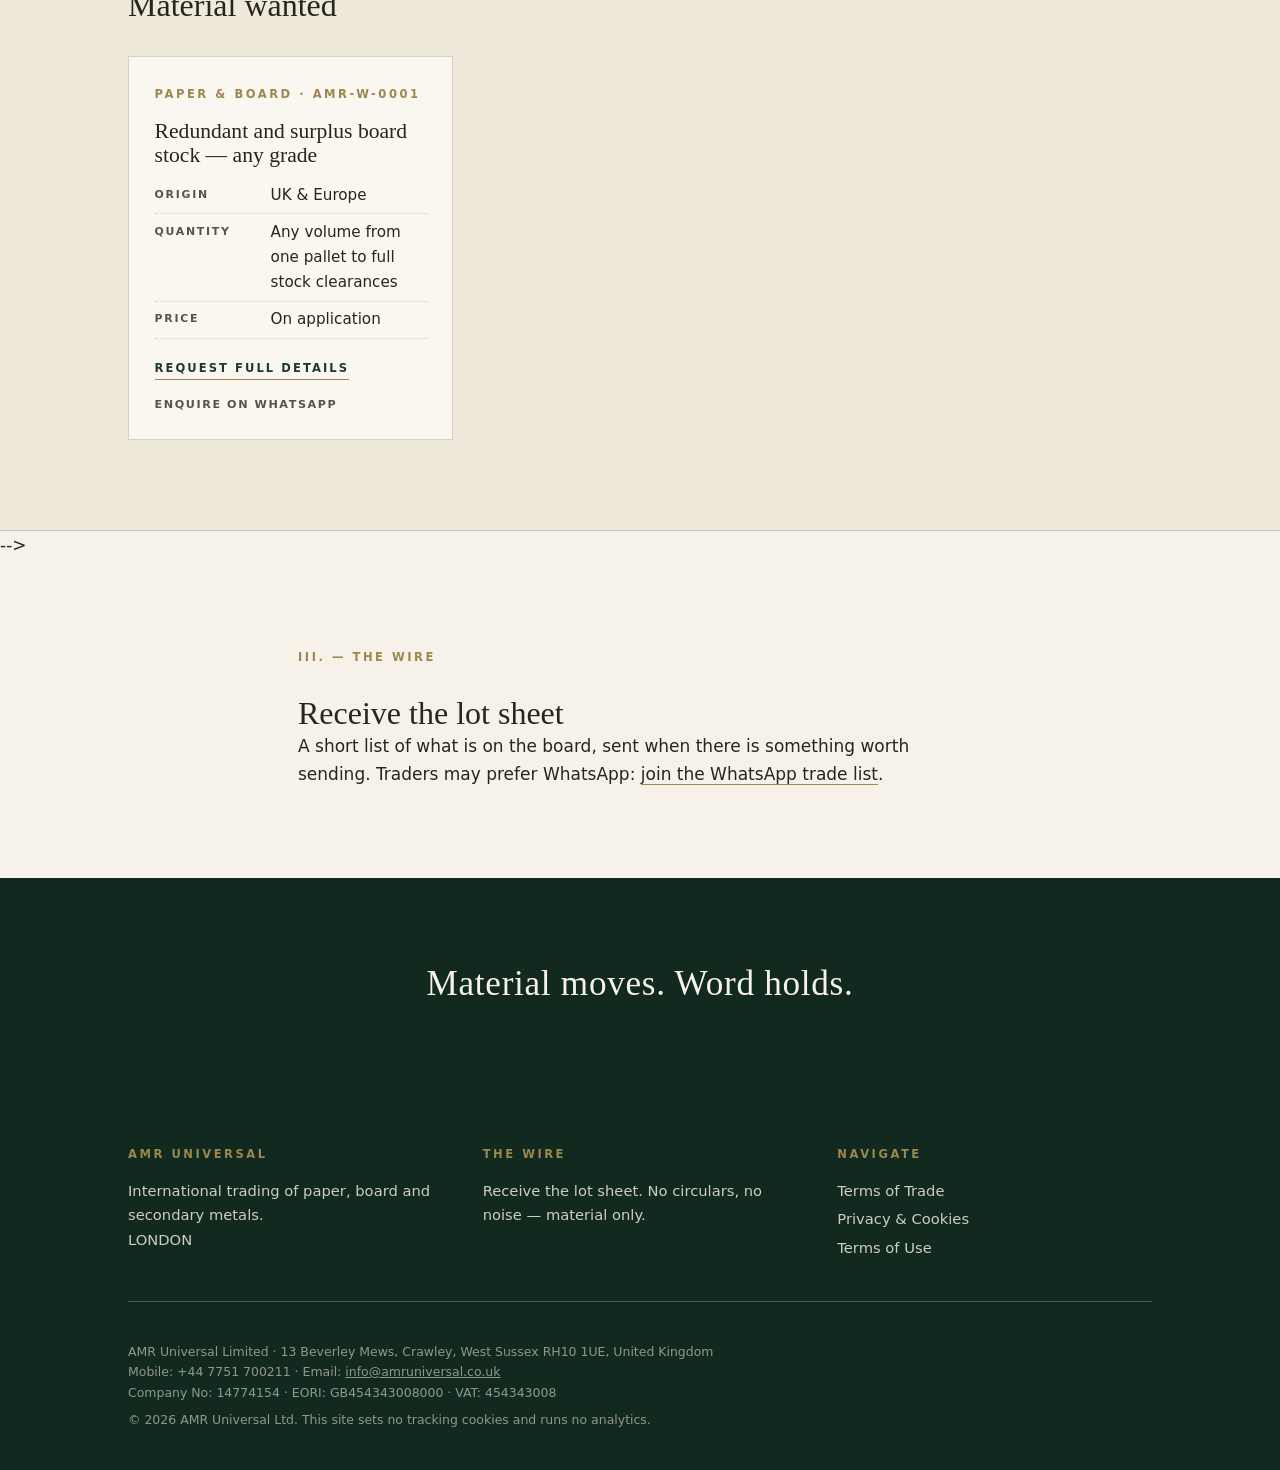
==== commit 10919c94: "SEO changes" ====
--- a/index.html
+++ b/index.html
@@ -3,12 +3,12 @@
 <head>
   <meta charset="utf-8">
   <meta name="viewport" content="width=device-width, initial-scale=1">
-  <title>AMR Universal LTD · International Paper, Board &amp; Metals Trading</title>
-  <meta name="description" content="AMR Universal LTD trades paper, board and secondary metals across the UK, Europe and North America. Prime reels, stocklots, kraft, testliner; scrap steel and aluminium. Buyers of redundant stock.">
+  <title>Paper &amp; Paperboard Trading UK | Scrap Metal | AMR Universal</title>
+  <meta name="description" content="UK-based AMR Universal supplies paper and paperboard worldwide and trades steel and aluminium scrap. Containerboard, kraft papers, stocklots and surplus grades.">
   <link rel="canonical" href="https://amruniversal.co.uk/">
-  <meta property="og:site_name" content="AMR Universal LTD">
-  <meta property="og:title" content="AMR Universal LTD · International Paper, Board &amp; Metals Trading">
-  <meta property="og:description" content="AMR Universal LTD trades paper, board and secondary metals across the UK, Europe and North America. Prime reels, stocklots, kraft, testliner; scrap steel and aluminium. Buyers of redundant stock.">
+  <meta property="og:site_name" content="AMR Universal Limited">
+  <meta property="og:title" content="Paper &amp; Paperboard Trading UK | Scrap Metal | AMR Universal">
+  <meta property="og:description" content="UK-based AMR Universal supplies paper and paperboard worldwide and trades steel and aluminium scrap. Containerboard, kraft papers, stocklots and surplus grades.">
   <meta property="og:url" content="https://amruniversal.co.uk/">
   <meta property="og:type" content="website">
   <meta name="theme-color" content="#12291f">
@@ -18,13 +18,23 @@
   {
     "@context": "https://schema.org",
     "@type": "Organization",
-    "name": "AMR Universal Ltd",
+    "name": "AMR Universal Limited",
     "url": "https://amruniversal.co.uk/",
     "logo": "https://amruniversal.co.uk/img/monogram.svg",
     "founder": { "@type": "Person", "name": "Nishant Makhija" },
-    "description": "International trading of paper, board and secondary metals across the UK, Europe and North America.",
-    "areaServed": ["GB", "EU", "US", "CA"],
-    "knowsAbout": ["paper stocklots", "testliner", "kraftliner", "paper board trading", "scrap steel", "aluminium scrap", "cast iron"]
+    "description": "UK-based international supplier and trader of paper, paperboard and secondary metals, including containerboard, kraft papers, stocklots, surplus grades, steel scrap and aluminium scrap.",
+    "telephone": "+44 7751 700211",
+    "email": "info@amruniversal.co.uk",
+    "address": {
+      "@type": "PostalAddress",
+      "streetAddress": "13 Beverley Mews",
+      "addressLocality": "Crawley",
+      "addressRegion": "West Sussex",
+      "postalCode": "RH10 1UE",
+      "addressCountry": "GB"
+    },
+    "areaServed": ["United Kingdom", "Europe", "United States"],
+    "knowsAbout": ["paper and paperboard trading", "containerboard", "kraftliner", "testliner", "kraft paper", "newsprint", "printing paper", "packaging paperboard", "paper stocklots", "mill surplus", "side-run paper", "scrap steel", "aluminium scrap", "cast iron"]
   }
   </script>
 </head>
@@ -60,8 +70,8 @@
 <section class="hero">
   <div class="hero-inner">
     <p class="smallcaps hero-kicker">Est. London · Paper &amp; Board · Ferrous &amp; Non-Ferrous</p>
-    <h1 class="hero-title">We buy and sell paper.<br>We have done so across three continents,<br>in every grade, at every scale.</h1>
-    <p class="hero-sub">AMR Universal is a trading house. Mills, printers, converters, foundries and yards deal with us because we move physical material quietly, promptly and on our word.</p>
+    <h1 class="hero-title">Paper, paperboard and metals trading.<br>Every grade, at every scale.</h1>
+    <p class="hero-sub">AMR Universal is a UK-based international trading house supplying paper and paperboard and trading secondary metals. Mills, printers, converters, manufacturers and yards deal with us for reliable sourcing, sales and logistics.</p>
     <div class="hero-cta">
       <a class="btn" href="/live-desk">View the live desk</a>
       <a class="btn-plain" href="/contact">Speak to the desk</a>
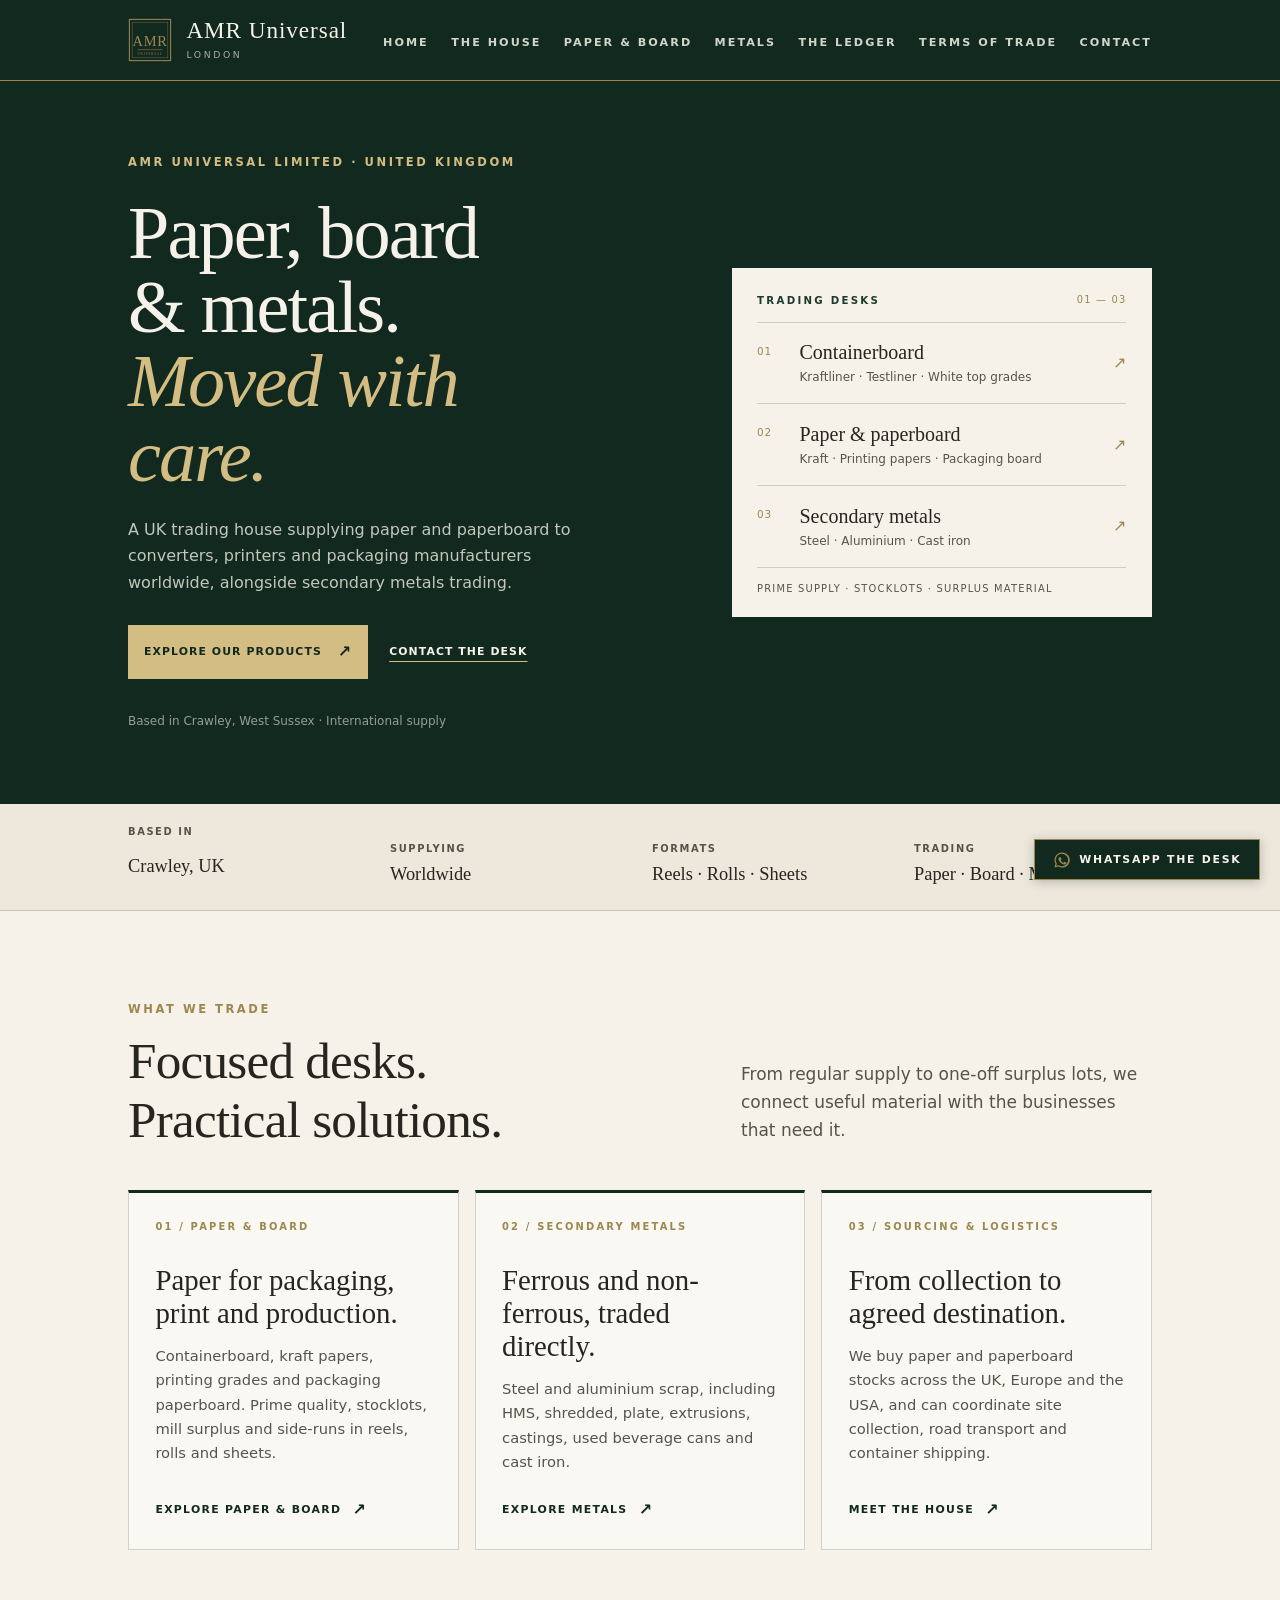
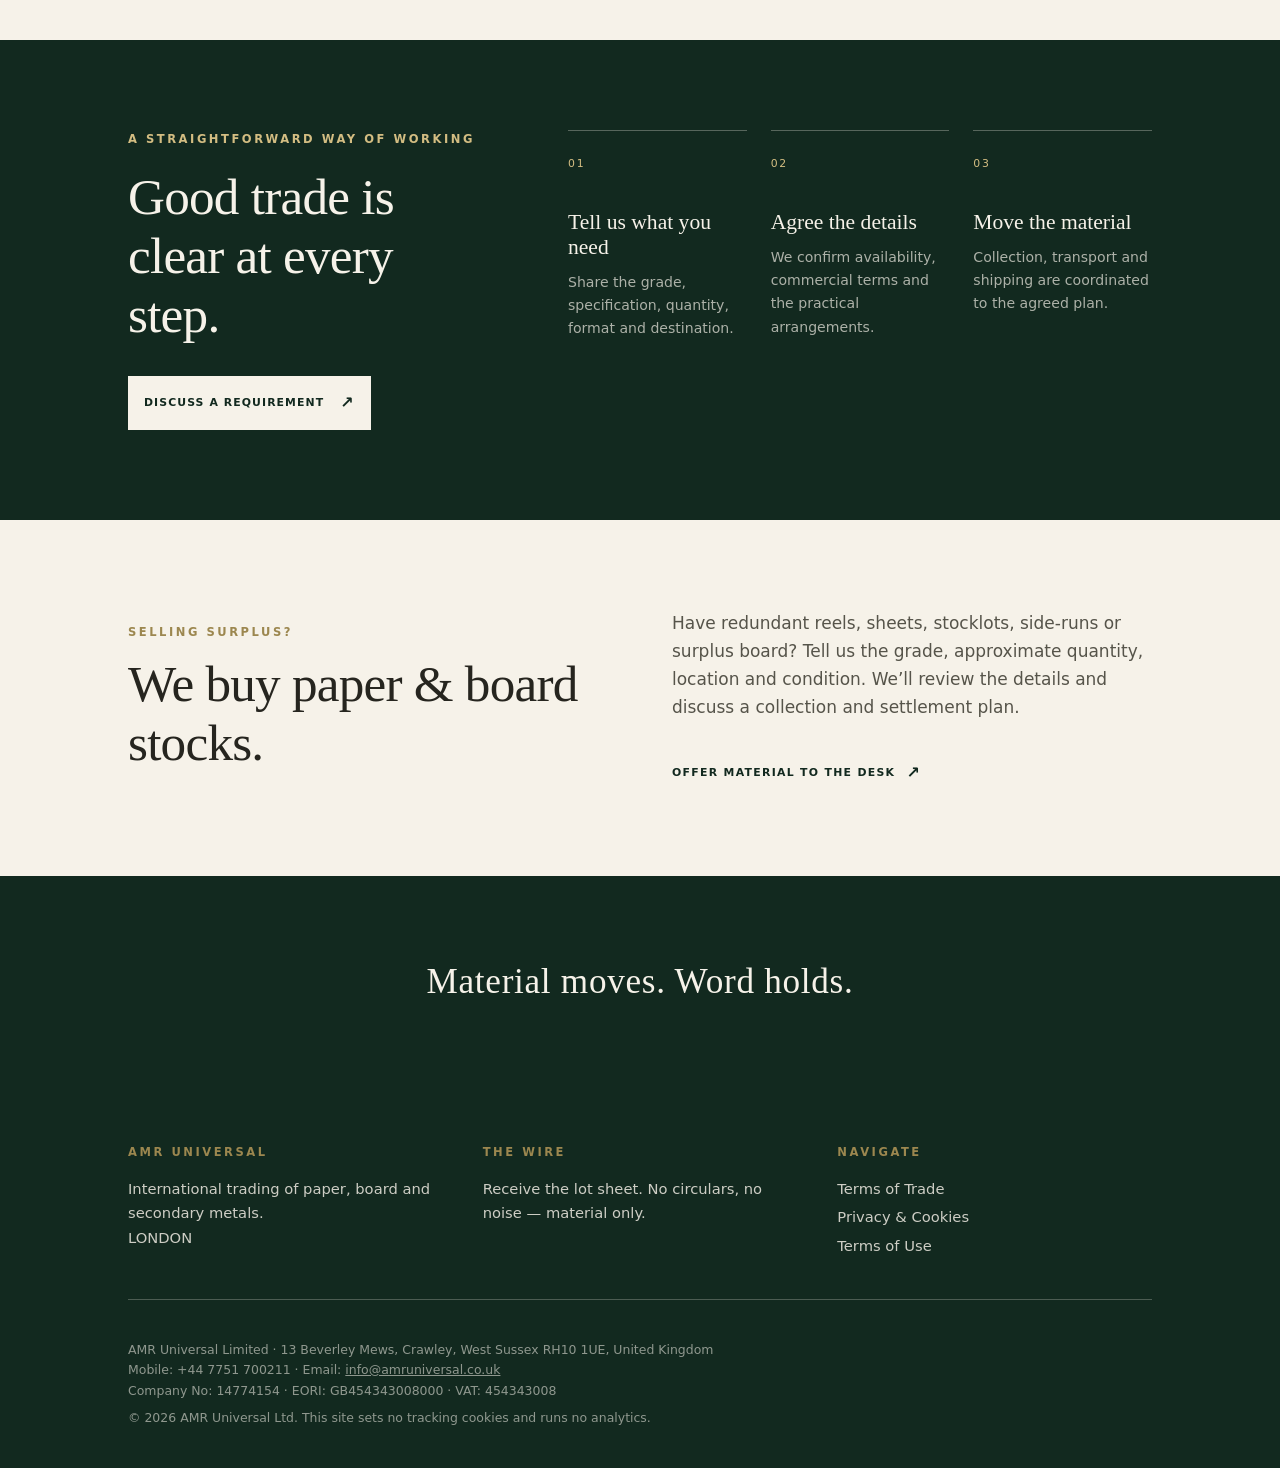
==== commit b16f3f11: "redesign" ====
--- a/index.html
+++ b/index.html
@@ -13,7 +13,7 @@
   <meta property="og:type" content="website">
   <meta name="theme-color" content="#12291f">
   <link rel="icon" type="image/svg+xml" href="/img/favicon.svg">
-  <link rel="stylesheet" href="/css/style.css?v=2">
+  <link rel="stylesheet" href="/css/style.css?v=4">
   <script type="application/ld+json">
   {
     "@context": "https://schema.org",
@@ -67,167 +67,109 @@
 <main id="main">
 
 
-<section class="hero">
-  <div class="hero-inner">
-    <p class="smallcaps hero-kicker">Est. London · Paper &amp; Board · Ferrous &amp; Non-Ferrous</p>
-    <h1 class="hero-title">Paper, paperboard and metals trading.<br>Every grade, at every scale.</h1>
-    <p class="hero-sub">AMR Universal is a UK-based international trading house supplying paper and paperboard and trading secondary metals. Mills, printers, converters, manufacturers and yards deal with us for reliable sourcing, sales and logistics.</p>
-    <div class="hero-cta">
-      <a class="btn" href="/live-desk">View the live desk</a>
-      <a class="btn-plain" href="/contact">Speak to the desk</a>
-    </div>
-  </div>
-</section>
-
-<section class="section">
+<section class="home-hero">
+  <div class="home-hero-inner">
+    <div class="home-hero-copy">
+      <p class="smallcaps home-kicker">AMR Universal Limited · United Kingdom</p>
+      <h1>Paper, board<br>&amp; metals.<br><em>Moved with care.</em></h1>
+      <p class="home-intro">A UK trading house supplying paper and paperboard to converters, printers and packaging manufacturers worldwide, alongside secondary metals trading.</p>
+      <div class="home-actions">
+        <a class="home-button" href="/paper-and-board">Explore our products <span aria-hidden="true">↗</span></a>
+        <a class="home-contact" href="/contact">Contact the desk</a>
+      </div>
+      <p class="home-location">Based in Crawley, West Sussex · International supply</p>
+    </div>
+    <aside class="home-trade-card" aria-label="Trading desks and products">
+      <div class="home-trade-card-head">
+        <p class="smallcaps">Trading desks</p>
+        <span>01 — 03</span>
+      </div>
+      <a class="home-trade-row" href="/paper-and-board">
+        <span class="home-trade-number">01</span>
+        <span><strong>Containerboard</strong><small>Kraftliner · Testliner · White top grades</small></span>
+        <span class="home-trade-arrow" aria-hidden="true">↗</span>
+      </a>
+      <a class="home-trade-row" href="/paper-and-board">
+        <span class="home-trade-number">02</span>
+        <span><strong>Paper &amp; paperboard</strong><small>Kraft · Printing papers · Packaging board</small></span>
+        <span class="home-trade-arrow" aria-hidden="true">↗</span>
+      </a>
+      <a class="home-trade-row" href="/metals">
+        <span class="home-trade-number">03</span>
+        <span><strong>Secondary metals</strong><small>Steel · Aluminium · Cast iron</small></span>
+        <span class="home-trade-arrow" aria-hidden="true">↗</span>
+      </a>
+      <p class="home-trade-card-foot">Prime supply · Stocklots · Surplus material</p>
+    </aside>
+  </div>
+</section>
+
+<section class="home-proof" aria-label="Company overview">
+  <div class="home-proof-inner">
+    <p><span>Based in</span><strong>Crawley, UK</strong></p>
+    <p><span>Supplying</span><strong>Worldwide</strong></p>
+    <p><span>Formats</span><strong>Reels · Rolls · Sheets</strong></p>
+    <p><span>Trading</span><strong>Paper · Board · Metals</strong></p>
+  </div>
+</section>
+
+<section class="section home-desks">
   <div class="section-inner">
-    <p class="section-no smallcaps">I. — The Desks</p>
-    <div class="pillars">
-      <div class="pillar">
-        <h2 class="pillar-title">Paper &amp; Board</h2>
-        <p>Prime reels and sheets, stocklots, side-runs, redundant and surplus stock, printed and unprinted waste. Kraft, testliner, fluting, coated and uncoated woodfree, boards. We sell, and we buy.</p>
-        <a class="quiet-link" href="/paper-and-board">The paper desk</a>
-      </div>
-      <div class="pillar">
-        <h2 class="pillar-title">Metals</h2>
-        <p>Scrap and secondary metals, traded with the same discipline. Steel — HMS, shredded, plate and structural. Aluminium — extrusions, castings, UBC, wheels. Cast iron.</p>
-        <a class="quiet-link" href="/metals">The metals desk</a>
-      </div>
-      <div class="pillar">
-        <h2 class="pillar-title">Logistics &amp; Reach</h2>
-        <p>Based in the UK, AMR Universal buys paper and paperboard stocks from suppliers across the UK, Europe and the USA. We can arrange collection from your site, road transport and container shipping, coordinating logistics from pickup to the agreed destination.</p>
-        <a class="quiet-link" href="/the-house">The house</a>
-      </div>
-    </div>
-  </div>
-</section>
-
-<section class="section section-tinted">
-  <div class="section-inner">
-    <p class="section-no smallcaps">II. — On the Board</p>
-    <!--
-    <div class="board-strip">
-      <div class="board-strip-head">
-        <h2>Latest lots</h2>
-        <a class="quiet-link" href="/live-desk">The full board</a>
-      </div>
-      
-      <div class="lot-grid">
-        <article class="lot-card" id="AMR-P-0003" data-lot="AMR-P-0003">
-  
-  <p class="lot-meta smallcaps">Paper &amp; Board · AMR-P-0003</p>
-  <h3 class="lot-title">Kraftliner side-runs</h3>
-  <dl class="lot-facts">
-    <div><dt>Origin</dt><dd>Sweden</dd></div>
-    <div><dt>Quantity</dt><dd>140 MT, ongoing</dd></div>
-    <div><dt>Price</dt><dd>On application</dd></div>
-  </dl>
-  <div class="lot-actions">
-    <button class="btn-quiet" data-reveal="AMR-P-0003">Request full details</button>
-    <a class="lot-wa" href="https://wa.me/447751700211?text=Regarding%20lot%20AMR-P-0003%20%E2%80%94%20Kraftliner%20side-runs" target="_blank" rel="noopener">Enquire on WhatsApp</a>
-  </div>
-</article>
-<article class="lot-card" id="AMR-P-0004" data-lot="AMR-P-0004">
-  
-  <p class="lot-meta smallcaps">Paper &amp; Board · AMR-P-0004</p>
-  <h3 class="lot-title">Unprinted white waste, baled</h3>
-  <dl class="lot-facts">
-    <div><dt>Origin</dt><dd>United Kingdom</dd></div>
-    <div><dt>Quantity</dt><dd>300 MT/month</dd></div>
-    <div><dt>Price</dt><dd>On application</dd></div>
-  </dl>
-  <div class="lot-actions">
-    <button class="btn-quiet" data-reveal="AMR-P-0004">Request full details</button>
-    <a class="lot-wa" href="https://wa.me/447751700211?text=Regarding%20lot%20AMR-P-0004%20%E2%80%94%20Unprinted%20white%20waste%2C%20baled" target="_blank" rel="noopener">Enquire on WhatsApp</a>
-  </div>
-</article>
-<article class="lot-card" id="AMR-M-0002" data-lot="AMR-M-0002">
-  
-  <p class="lot-meta smallcaps">Metals · AMR-M-0002</p>
-  <h3 class="lot-title">Aluminium extrusions 6063, bare</h3>
-  <dl class="lot-facts">
-    <div><dt>Origin</dt><dd>Netherlands</dd></div>
-    <div><dt>Quantity</dt><dd>44 MT</dd></div>
-    <div><dt>Price</dt><dd>On application</dd></div>
-  </dl>
-  <div class="lot-actions">
-    <button class="btn-quiet" data-reveal="AMR-M-0002">Request full details</button>
-    <a class="lot-wa" href="https://wa.me/447751700211?text=Regarding%20lot%20AMR-M-0002%20%E2%80%94%20Aluminium%20extrusions%206063%2C%20bare" target="_blank" rel="noopener">Enquire on WhatsApp</a>
-  </div>
-</article>
-<article class="lot-card" id="AMR-P-0001" data-lot="AMR-P-0001">
-  
-  <p class="lot-meta smallcaps">Paper &amp; Board · AMR-P-0001</p>
-  <h3 class="lot-title">Testliner 2, prime reels</h3>
-  <dl class="lot-facts">
-    <div><dt>Origin</dt><dd>United Kingdom</dd></div>
-    <div><dt>Quantity</dt><dd>210 MT</dd></div>
-    <div><dt>Price</dt><dd>On application</dd></div>
-  </dl>
-  <div class="lot-actions">
-    <button class="btn-quiet" data-reveal="AMR-P-0001">Request full details</button>
-    <a class="lot-wa" href="https://wa.me/447751700211?text=Regarding%20lot%20AMR-P-0001%20%E2%80%94%20Testliner%202%2C%20prime%20reels" target="_blank" rel="noopener">Enquire on WhatsApp</a>
-  </div>
-</article>
-
-      </div>
-      
-    </div>
-  -->
-    <hr class="rule">
-    <div class="board-strip">
-      <div class="board-strip-head">
-        <h2>Material wanted</h2>
-      </div>
-      <div class="lot-grid">
-        <article class="lot-card" id="AMR-W-0001" data-lot="AMR-W-0001">
-  
-  <p class="lot-meta smallcaps">Paper &amp; Board · AMR-W-0001</p>
-  <h3 class="lot-title">Redundant and surplus board stock — any grade</h3>
-  <dl class="lot-facts">
-    <div><dt>Origin</dt><dd>UK &amp; Europe</dd></div>
-    <div><dt>Quantity</dt><dd>Any volume from one pallet to full stock clearances</dd></div>
-    <div><dt>Price</dt><dd>On application</dd></div>
-  </dl>
-  <div class="lot-actions">
-    <button class="btn-quiet" data-reveal="AMR-W-0001">Request full details</button>
-    <a class="lot-wa" href="https://wa.me/447751700211?text=Regarding%20lot%20AMR-W-0001%20%E2%80%94%20Redundant%20and%20surplus%20board%20stock%20%E2%80%94%20any%20grade" target="_blank" rel="noopener">Enquire on WhatsApp</a>
-  </div>
-</article>
-<!-- <article class="lot-card" id="AMR-W-0002" data-lot="AMR-W-0002">
-  
-  <p class="lot-meta smallcaps">Metals · AMR-W-0002</p>
-  <h3 class="lot-title">Cast iron — machine shop and demolition arisings</h3>
-  <dl class="lot-facts">
-    <div><dt>Origin</dt><dd>United Kingdom</dd></div>
-    <div><dt>Quantity</dt><dd>100 MT/month, ongoing</dd></div>
-    <div><dt>Price</dt><dd>On application</dd></div>
-  </dl>
-  <div class="lot-actions">
-    <button class="btn-quiet" data-reveal="AMR-W-0002">Request full details</button>
-    <a class="lot-wa" href="https://wa.me/447751700211?text=Regarding%20lot%20AMR-W-0002%20%E2%80%94%20Cast%20iron%20%E2%80%94%20machine%20shop%20and%20demolition%20arisings" target="_blank" rel="noopener">Enquire on WhatsApp</a>
-  </div>
-</article> -->
-
-      </div>
-    </div>
-    
-  </div>
-</section>
- -->
-<section class="section">
-  <div class="section-inner narrow">
-    <p class="section-no smallcaps">III. — The Wire</p>
-    <h2>Receive the lot sheet</h2>
-    <p>A short list of what is on the board, sent when there is something worth sending. Traders may prefer WhatsApp:
-      <a class="quiet-link" href="https://wa.me/447751700211?text=Please%20add%20me%20to%20the%20AMR%20lot%20sheet" target="_blank" rel="noopener">join the WhatsApp trade list</a>.
-    </p>
-<!--     <form class="wire-form wire-form-wide" data-wire-form action="/api/subscribe" method="post">
-      <input type="email" name="email" required placeholder="Email address" aria-label="Email address">
-      <input type="text" name="website" class="hp" tabindex="-1" autocomplete="off" aria-hidden="true">
-      <button type="submit" class="btn">Subscribe</button>
-    </form>
-    <p class="wire-confirm" data-wire-confirm hidden>Noted. You are on the list.</p> -->
+    <div class="home-section-heading">
+      <div>
+        <p class="section-no smallcaps">What we trade</p>
+        <h2>Focused desks.<br>Practical solutions.</h2>
+      </div>
+      <p>From regular supply to one-off surplus lots, we connect useful material with the businesses that need it.</p>
+    </div>
+    <div class="home-desk-grid">
+      <article class="home-desk home-desk-paper">
+        <p class="smallcaps">01 / Paper &amp; board</p>
+        <h3>Paper for packaging, print and production.</h3>
+        <p>Containerboard, kraft papers, printing grades and packaging paperboard. Prime quality, stocklots, mill surplus and side-runs in reels, rolls and sheets.</p>
+        <a class="home-arrow-link" href="/paper-and-board">Explore paper &amp; board <span aria-hidden="true">↗</span></a>
+      </article>
+      <article class="home-desk home-desk-metals">
+        <p class="smallcaps">02 / Secondary metals</p>
+        <h3>Ferrous and non-ferrous, traded directly.</h3>
+        <p>Steel and aluminium scrap, including HMS, shredded, plate, extrusions, castings, used beverage cans and cast iron.</p>
+        <a class="home-arrow-link" href="/metals">Explore metals <span aria-hidden="true">↗</span></a>
+      </article>
+      <article class="home-desk home-desk-logistics">
+        <p class="smallcaps">03 / Sourcing &amp; logistics</p>
+        <h3>From collection to agreed destination.</h3>
+        <p>We buy paper and paperboard stocks across the UK, Europe and the USA, and can coordinate site collection, road transport and container shipping.</p>
+        <a class="home-arrow-link" href="/the-house">Meet the house <span aria-hidden="true">↗</span></a>
+      </article>
+    </div>
+  </div>
+</section>
+
+<section class="home-process">
+  <div class="section-inner home-process-inner">
+    <div class="home-process-intro">
+      <p class="smallcaps">A straightforward way of working</p>
+      <h2>Good trade is clear at every step.</h2>
+      <a class="home-button home-button-light" href="/contact">Discuss a requirement <span aria-hidden="true">↗</span></a>
+    </div>
+    <div class="home-process-steps">
+      <article><span>01</span><h3>Tell us what you need</h3><p>Share the grade, specification, quantity, format and destination.</p></article>
+      <article><span>02</span><h3>Agree the details</h3><p>We confirm availability, commercial terms and the practical arrangements.</p></article>
+      <article><span>03</span><h3>Move the material</h3><p>Collection, transport and shipping are coordinated to the agreed plan.</p></article>
+    </div>
+  </div>
+</section>
+
+<section class="section home-buying">
+  <div class="section-inner home-buying-inner">
+    <div>
+      <p class="section-no smallcaps">Selling surplus?</p>
+      <h2>We buy paper &amp; board stocks.</h2>
+    </div>
+    <div>
+      <p>Have redundant reels, sheets, stocklots, side-runs or surplus board? Tell us the grade, approximate quantity, location and condition. We’ll review the details and discuss a collection and settlement plan.</p>
+      <a class="home-arrow-link" href="/contact">Offer material to the desk <span aria-hidden="true">↗</span></a>
+    </div>
   </div>
 </section>
 
--- a/css/style.css
+++ b/css/style.css
@@ -45,10 +45,12 @@
 p + p { margin-top: 1em; }
 
 a { color: inherit; }
-a[href="/downloads/amr-universal-profile.pdf"],
 a[href*="/downloads/amr-universal-profile.pdf"],
-a[href="/live-desk"],
 a[href*="/live-desk"] {
+  display: none !important;
+}
+li:has(> a[href*="/live-desk"]),
+p:has(> a[href*="/live-desk"]) {
   display: none !important;
 }
 .wire-form,
@@ -141,6 +143,75 @@
 .hero-sub { margin-top: 1.75rem; max-width: 56ch; color: rgba(246, 242, 233, 0.78); font-size: 1.1rem; }
 .hero-cta { margin-top: 2.5rem; display: flex; gap: 1.5rem; flex-wrap: wrap; align-items: center; }
 
+/* ---- Homepage ---- */
+.home-hero { background: var(--green); color: var(--ivory); }
+.home-hero-inner {
+  max-width: 1120px; min-height: 530px; margin: 0 auto; padding: 4.5rem var(--gutter);
+  display: grid; grid-template-columns: minmax(0, 1.1fr) minmax(360px, 0.9fr); align-items: center; gap: clamp(2.5rem, 7vw, 7rem);
+}
+.home-hero-copy { max-width: 580px; }
+.home-kicker { color: #d3bd82; margin-bottom: 1.5rem; }
+.home-hero h1 { max-width: 11ch; color: var(--ivory); font-size: clamp(3rem, 5.8vw, 5rem); letter-spacing: -0.025em; line-height: 1; }
+.home-hero h1 em { color: #d3bd82; font-weight: 400; }
+.home-intro { max-width: 47ch; margin-top: 1.5rem; color: rgba(246, 242, 233, 0.78); font-size: 1rem; }
+.home-actions { display: flex; align-items: center; gap: 1.3rem; flex-wrap: wrap; margin-top: 1.8rem; }
+.home-button {
+  display: inline-flex; align-items: center; gap: 1rem; padding: 0.85rem 1rem;
+  background: #d3bd82; color: var(--green); text-decoration: none;
+  font-size: 0.68rem; font-weight: 700; letter-spacing: 0.1em; text-transform: uppercase;
+}
+.home-button span, .home-arrow-link span { font-size: 1rem; transition: transform 0.2s ease; }
+.home-button:hover, .home-button:focus-visible { background: var(--ivory); }
+.home-button:hover span, .home-button:focus-visible span, .home-arrow-link:hover span, .home-arrow-link:focus-visible span { transform: translate(2px, -2px); }
+.home-contact { color: var(--ivory); font-size: 0.68rem; font-weight: 600; letter-spacing: 0.1em; text-decoration-color: #d3bd82; text-underline-offset: 0.35rem; text-transform: uppercase; }
+.home-location { margin-top: 2.1rem; color: rgba(246, 242, 233, 0.58); font-size: 0.75rem; }
+.home-trade-card { padding: 1.5rem 1.6rem 1.2rem; background: #f6f2e9; color: var(--charcoal); }
+.home-trade-card-head { display: flex; align-items: center; justify-content: space-between; padding-bottom: 0.8rem; border-bottom: 1px solid var(--hairline); }
+.home-trade-card-head .smallcaps { color: var(--green-soft); font-size: 0.64rem; }
+.home-trade-card-head > span { color: var(--brass); font-size: 0.62rem; letter-spacing: 0.12em; }
+.home-trade-row { display: grid; grid-template-columns: 2rem 1fr auto; align-items: center; gap: 0.65rem; padding: 1.1rem 0; border-bottom: 1px solid var(--hairline); text-decoration: none; }
+.home-trade-row:hover strong { color: var(--green-soft); }
+.home-trade-number { align-self: start; padding-top: 0.15rem; color: var(--brass); font-size: 0.65rem; letter-spacing: 0.08em; }
+.home-trade-row strong, .home-trade-row small { display: block; }
+.home-trade-row strong { font-family: var(--serif); font-size: 1.25rem; font-weight: 500; line-height: 1.2; }
+.home-trade-row small { margin-top: 0.3rem; color: var(--ink-soft); font-size: 0.75rem; line-height: 1.4; }
+.home-trade-arrow { color: var(--brass); font-size: 1rem; }
+.home-trade-row:focus-visible { outline: 2px solid var(--brass); outline-offset: 3px; }
+.home-trade-card-foot { padding-top: 0.85rem; color: var(--ink-soft); font-size: 0.62rem; letter-spacing: 0.12em; text-transform: uppercase; }
+.home-proof { border-bottom: 1px solid var(--hairline); background: #eee8dc; }
+.home-proof-inner {
+  max-width: 1120px; margin: 0 auto; padding: 1.25rem var(--gutter);
+  display: grid; grid-template-columns: repeat(4, 1fr); gap: 1.5rem;
+}
+.home-proof p { display: grid; gap: 0.12rem; }
+.home-proof p span { color: var(--ink-soft); font-size: 0.62rem; font-weight: 600; letter-spacing: 0.16em; text-transform: uppercase; }
+.home-proof p strong { font-family: var(--serif); font-size: 1.15rem; font-weight: 500; }
+.home-section-heading { display: flex; justify-content: space-between; align-items: end; gap: 3rem; margin-bottom: 2.5rem; }
+.home-section-heading .section-no { margin-bottom: 0.8rem; }
+.home-section-heading h2, .home-process h2, .home-buying h2 { font-size: clamp(2rem, 4vw, 3.2rem); letter-spacing: -0.015em; }
+.home-section-heading > p { max-width: 38ch; margin-bottom: 0.35rem; color: var(--ink-soft); }
+.home-desk-grid { display: grid; grid-template-columns: repeat(3, minmax(0, 1fr)); gap: 1rem; }
+.home-desk { min-height: 300px; padding: 1.65rem; display: flex; flex-direction: column; align-items: flex-start; border: 1px solid var(--hairline); border-top: 3px solid var(--green); }
+.home-desk .smallcaps { color: var(--brass); font-size: 0.62rem; }
+.home-desk h3 { margin-top: 1.8rem; max-width: 17ch; font-size: clamp(1.45rem, 2.3vw, 1.8rem); }
+.home-desk > p:not(.smallcaps) { margin-top: 0.85rem; color: var(--ink-soft); font-size: 0.92rem; }
+.home-arrow-link { display: inline-flex; align-items: center; gap: 0.7rem; margin-top: auto; padding-top: 1.4rem; color: var(--green); font-size: 0.68rem; font-weight: 700; letter-spacing: 0.12em; text-decoration: none; text-transform: uppercase; }
+.home-desk-paper, .home-desk-metals, .home-desk-logistics { background: #faf8f2; }
+.home-process { padding: clamp(3.5rem, 7vw, 6rem) 0; background: var(--green); color: var(--ivory); }
+.home-process-inner { display: grid; grid-template-columns: minmax(240px, 0.75fr) 1.25fr; gap: clamp(3rem, 7vw, 7rem); align-items: start; }
+.home-process-intro .smallcaps { margin-bottom: 1.2rem; color: #d3bd82; }
+.home-process h2 { max-width: 12ch; color: var(--ivory); }
+.home-button-light { margin-top: 2rem; background: var(--ivory); }
+.home-process-steps { display: grid; grid-template-columns: repeat(3, 1fr); gap: 1.5rem; }
+.home-process-steps article { border-top: 1px solid rgba(246, 242, 233, 0.3); padding-top: 1rem; }
+.home-process-steps article > span { color: #d3bd82; font-size: 0.68rem; letter-spacing: 0.16em; }
+.home-process-steps h3 { margin-top: 2.2rem; color: var(--ivory); font-size: 1.35rem; }
+.home-process-steps p { margin-top: 0.7rem; color: rgba(246, 242, 233, 0.68); font-size: 0.88rem; }
+.home-buying-inner { display: grid; grid-template-columns: 1fr 1fr; align-items: center; gap: 4rem; }
+.home-buying-inner .section-no { margin-bottom: 0.8rem; }
+.home-buying-inner > div:last-child > p { max-width: 55ch; color: var(--ink-soft); }
+.home-buying-inner .home-arrow-link { margin-top: 1rem; }
+
 /* ---- Buttons & links ---- */
 .btn {
   display: inline-block; background: transparent; color: inherit;
@@ -169,6 +240,28 @@
 .pillars { display: grid; grid-template-columns: repeat(auto-fit, minmax(260px, 1fr)); gap: 3rem 4rem; }
 .pillar-title { margin-bottom: 0.9rem; }
 .pillar .quiet-link { display: inline-block; margin-top: 1.1rem; font-size: 0.72rem; font-weight: 600; letter-spacing: 0.18em; text-transform: uppercase; }
+
+@media (max-width: 1000px) {
+  .home-hero-inner { min-height: auto; grid-template-columns: minmax(0, 1fr) minmax(300px, 0.9fr); gap: 2.5rem; }
+  .home-desk { padding: 1.35rem; }
+  .home-process-inner { grid-template-columns: 1fr; gap: 3rem; }
+}
+@media (max-width: 700px) {
+  .home-hero-inner { padding-top: 3rem; padding-bottom: 3rem; grid-template-columns: 1fr; gap: 2.5rem; }
+  .home-hero h1 { font-size: clamp(3rem, 12vw, 4.4rem); }
+  .home-intro { font-size: 1rem; }
+  .home-trade-card { padding: 1.2rem; }
+  .home-proof-inner { grid-template-columns: repeat(2, 1fr); row-gap: 1rem; }
+  .home-section-heading { display: block; }
+  .home-section-heading > p { margin-top: 1rem; }
+  .home-desk-grid { grid-template-columns: 1fr; }
+  .home-desk { min-height: 270px; padding: 1.5rem; }
+  .home-desk { min-height: 260px; }
+  .home-desk h3 { margin-top: 1.5rem; }
+  .home-process-steps { grid-template-columns: 1fr; gap: 2rem; }
+  .home-process-steps h3 { margin-top: 1rem; }
+  .home-buying-inner { grid-template-columns: 1fr; gap: 1.5rem; }
+}
 
 /* ---- Board strips & lot cards ---- */
 .board-strip-head { display: flex; align-items: baseline; justify-content: space-between; gap: 2rem; margin-bottom: 2rem; flex-wrap: wrap; }
